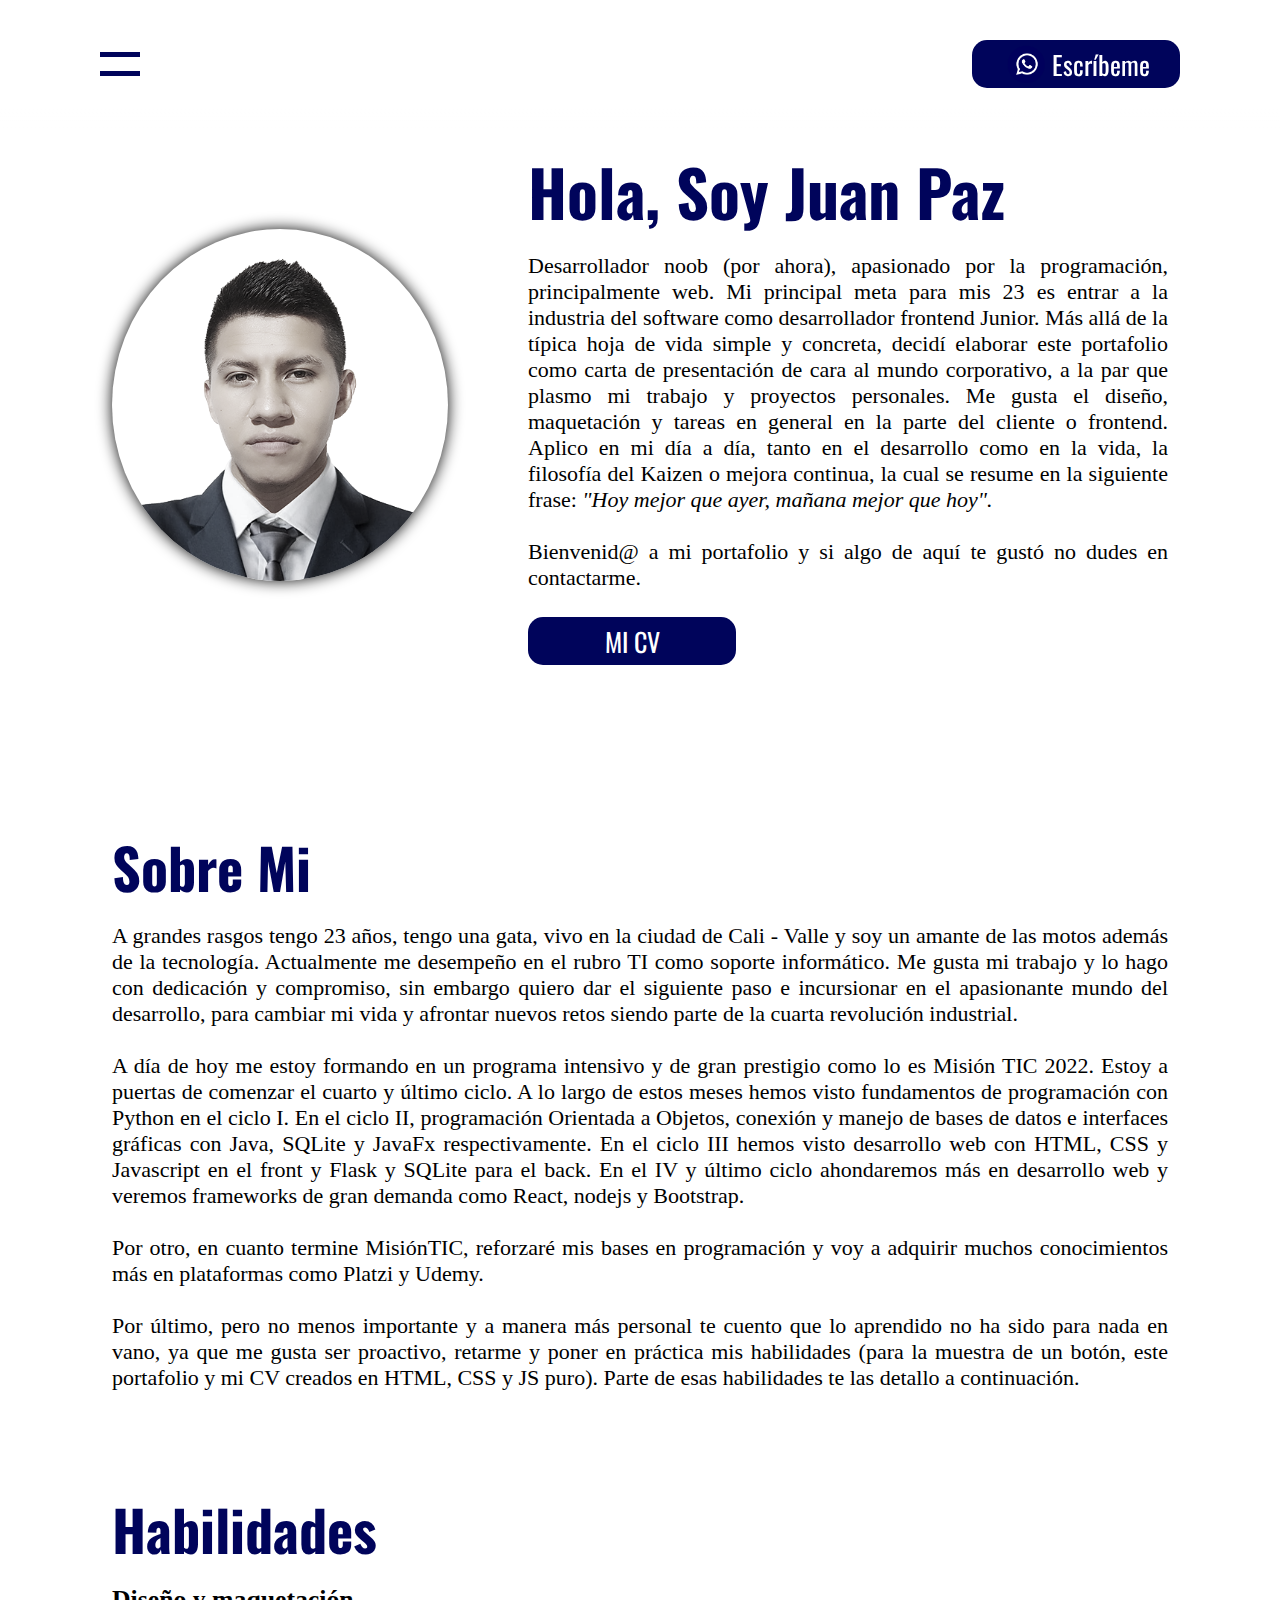
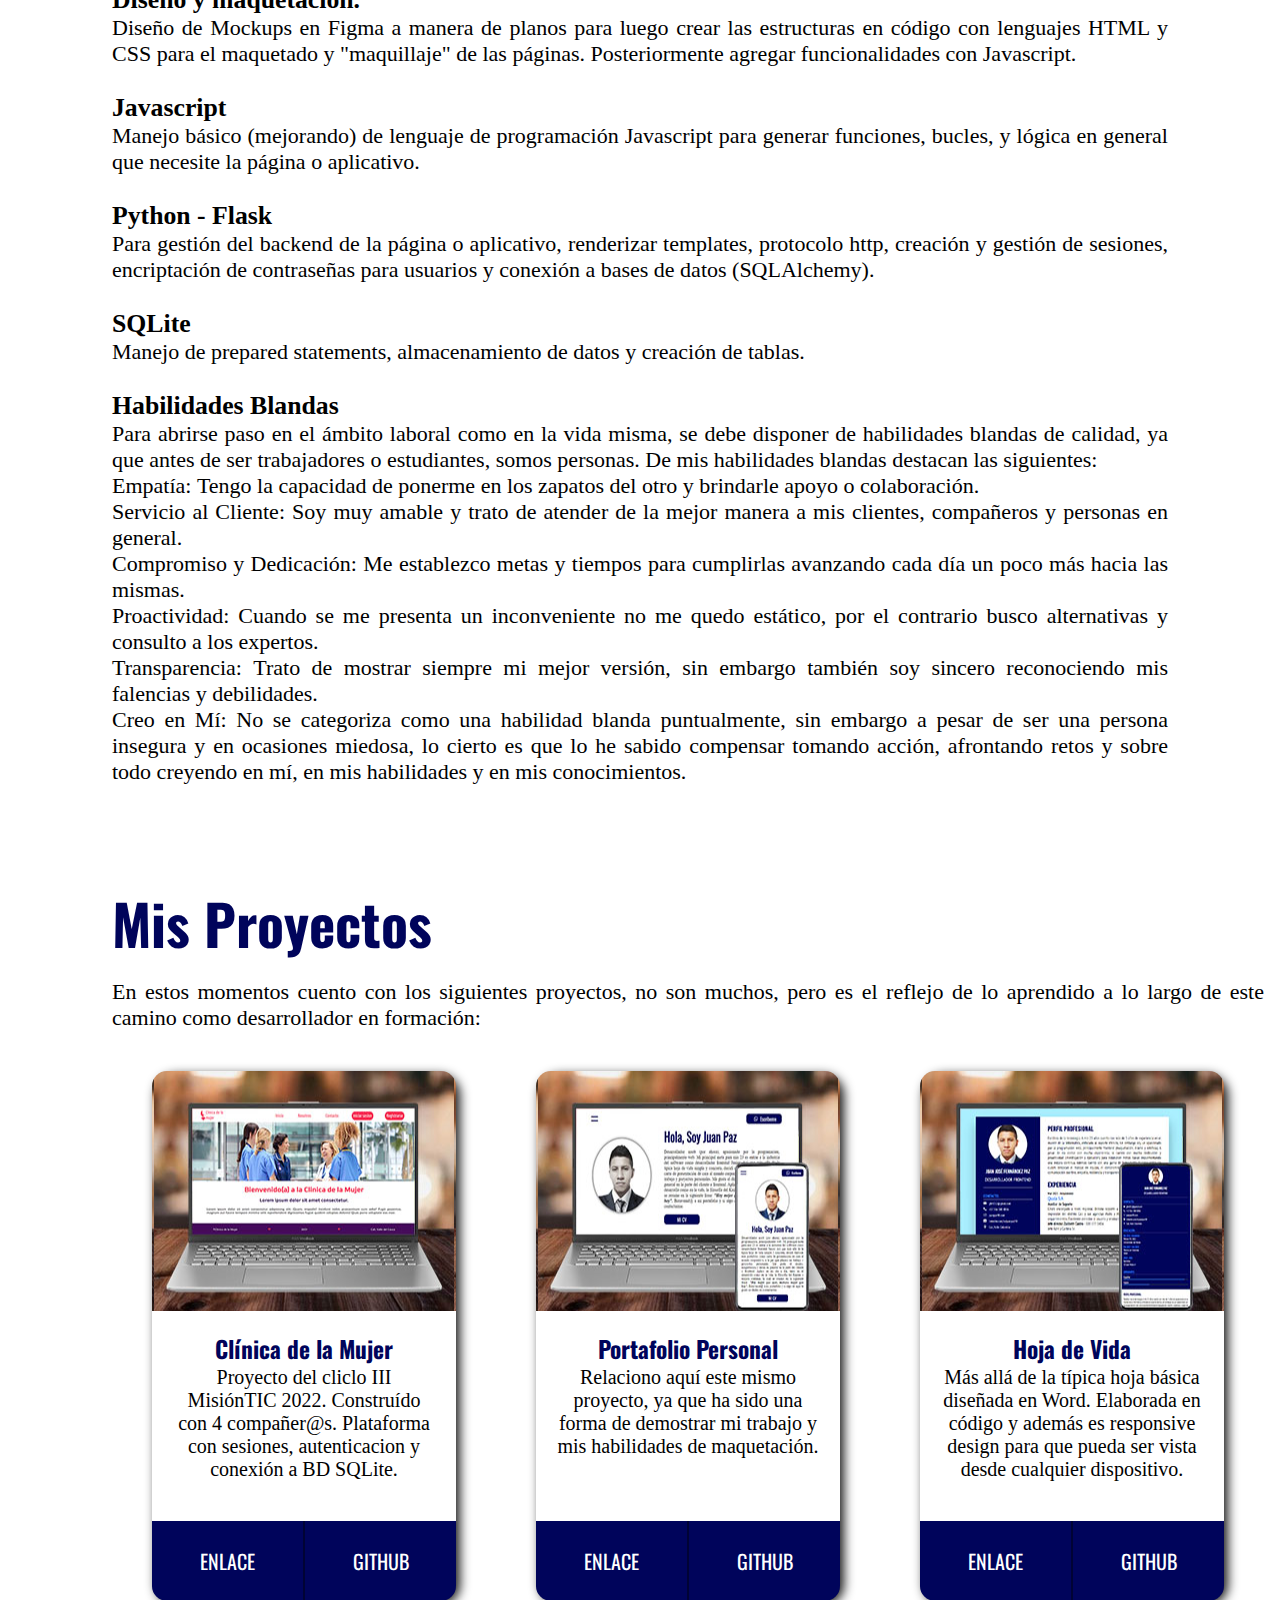
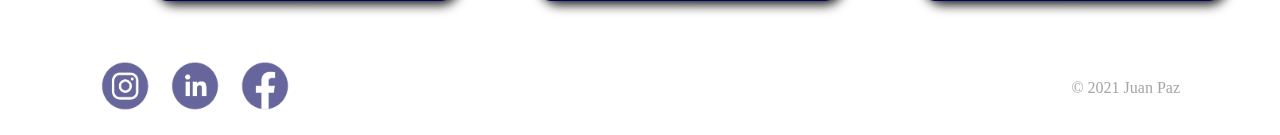
==== index.html @ 05d774c8 "primer commit" ====
<!DOCTYPE html>
<html lang="es">
<head>
    <meta charset="UTF-8">
    <meta http-equiv="X-UA-Compatible" content="IE=edge">
    <meta name="viewport" content="width=device-width, initial-scale=1.0">
    <title>Juan Paz</title>
    <link rel="stylesheet" href="css/style.css">
    <link rel="preconnect" href="https://fonts.googleapis.com">
    <link rel="preconnect" href="https://fonts.gstatic.com" crossorigin>
    <link href="https://fonts.googleapis.com/css2?family=Oswald&display=swap" rel="stylesheet">
    <!-- falta favicon  --> 
</head>
<body>
    <div class="barra_navegacion"> 
        <div class="banner">
            <img class="fondo" src="img/fondo1.jpg" alt="fondo">
        </div>
        <div class="nav-items">
            <ul>
                <li class="home"><a href="#home">Inicio</a></li>
                <li class="about"><a href="#about">Sobre Mi</a></li>
                <li class="skills"><a href="#skills">Habilidades</a></li>
                <li class="projects"><a href="#projects">Proyectos</a></li>
                <!-- <li class="contact"><a href="#contact">Contacto</a></li> -->               
            </ul>
        </div>
    </div>

    <section class="seccion" id="home">
        <div class="contenedor-perfil" >
            <header class="header">
                <div class='boton'></div>
                <a href="https://api.whatsapp.com/send?phone=+573165808886&text=Hola%20Juan,%20v%C3%AD%20tu%20portafolio%20y%20quiero%20saber%20m%C3%A1s%20sobre%20T%C3%AD" class="btn"><img src="img/wap.png" width="50px">Escríbeme</a>      
            </header>
            <div class="foto-perfil">
                <img class="foto" src="img/foto-perfil-2.png" alt="yo-bello">
            </div>
            <div class="perfil-profesional">
                <h2>Hola, Soy Juan Paz</h2>
                <p>                
                    Desarrollador noob (por ahora), apasionado por la programación, principalmente web. Mi principal meta para mis 23 es entrar a la industria del software como desarrollador frontend Junior. Más allá de la típica hoja de vida simple y concreta, decidí elaborar este portafolio como carta de presentación de cara al mundo corporativo, a la par que plasmo mi trabajo y proyectos personales. Me gusta el diseño, maquetación y tareas en general en la parte del cliente o frontend. Aplico en mi día a día, tanto en el desarrollo como en la vida, la filosofía del Kaizen o mejora continua, la cual se resume en la siguiente frase:<b><i> "Hoy mejor que ayer, mañana mejor que hoy". </i></b> </p> <p>Bienvenid@ a mi portafolio y si algo de aquí te gustó no dudes en contactarme.</p>
                <br>
                <a href="cv/curriculum.html" class="btn-cv">MI CV</a>
            </div>
        </div>
        
        
        <div class="sobre_mi" id="about">
            <h2>Sobre Mi</h2>
            <p>A grandes rasgos tengo 23 años, tengo una gata, vivo en la ciudad de Cali - Valle y soy un amante de las motos además de la tecnología. Actualmente me desempeño en el rubro TI como soporte informático. Me gusta mi trabajo y lo hago con dedicación y compromiso, sin embargo quiero dar el siguiente paso e incursionar en el apasionante mundo del desarrollo, para cambiar mi vida y afrontar nuevos retos siendo parte de la cuarta revolución industrial. </p> <br>

            <p>A día de hoy me estoy formando en un programa intensivo y de gran prestigio como lo es Misión TIC 2022. Estoy a puertas de comenzar el cuarto y último ciclo. A lo largo de estos meses hemos visto fundamentos de programación con Python en el ciclo I. En el ciclo II, programación Orientada a Objetos, conexión y manejo de bases de datos e interfaces gráficas con Java, SQLite y JavaFx respectivamente. En el ciclo III hemos visto desarrollo web con HTML, CSS y Javascript en el front y Flask y SQLite para el back. En el IV y último ciclo ahondaremos más en desarrollo web y veremos frameworks de gran demanda como React, nodejs y Bootstrap.</p> <br>

            <p>Por otro, en cuanto termine MisiónTIC, reforzaré mis bases en programación y voy a adquirir muchos conocimientos más en plataformas como Platzi y Udemy. </p> <br>

            <p>Por último, pero no menos importante y a manera más personal te cuento que lo aprendido no ha sido para nada en vano, ya que me gusta ser proactivo, retarme y poner en práctica mis habilidades (para la muestra de un botón, este portafolio y mi CV creados en HTML, CSS y JS puro). Parte de esas habilidades te las detallo a continuación. </p>
        </div>
        <div class="habilidades" id="skills">
            <h2>Habilidades</h2>
            <h3>Diseño y maquetación.</h3>
            <p>Diseño de Mockups en Figma a manera de planos para luego crear las estructuras en código con lenguajes HTML y CSS para el maquetado y "maquillaje" de las páginas. Posteriormente agregar funcionalidades con Javascript.            
            </p> <br>
            <h3>Javascript</h3>
            <p>Manejo básico (mejorando) de lenguaje de programación Javascript para generar funciones, bucles, y lógica en general que necesite la página o aplicativo. </p> <br>
            <h3>Python - Flask</h3>
            <p>Para gestión del backend de la página o aplicativo, renderizar templates, protocolo http, creación y gestión de sesiones, encriptación de contraseñas para usuarios y conexión a bases de datos (SQLAlchemy).</p> <br>
            <h3>SQLite</h3>            
            <p>Manejo de prepared statements, almacenamiento de datos y creación de tablas. </p><br>
            <h3>Habilidades Blandas</h3>            
            <p>Para abrirse paso en el ámbito laboral como en la vida misma, se debe disponer de habilidades blandas de calidad, ya que antes de ser trabajadores o estudiantes, somos personas. De mis habilidades blandas destacan las siguientes:
                <ul>
                    <li><p><b>Empatía: </b> Tengo la capacidad de ponerme en los zapatos del otro y brindarle apoyo o colaboración.</p></li>
                    <li><p><b>Servicio al Cliente: </b>Soy muy amable y trato de atender de la mejor manera a mis clientes, compañeros y personas en general.</p></li>
                    <li><p><b>Compromiso y Dedicación: </b>Me establezco metas y tiempos para cumplirlas avanzando cada día un poco más hacia las mismas.</p></li>
                    <li><p><b>Proactividad: </b>Cuando se me presenta un inconveniente no me quedo estático, por el contrario busco alternativas y consulto a los expertos.</p></li>
                    <li><p><b>Transparencia: </b>Trato de mostrar siempre mi mejor versión, sin embargo también soy sincero reconociendo mis falencias y debilidades.</p></li>
                    <li><p><b>Creo en Mí: </b>No se categoriza como una habilidad blanda puntualmente, sin embargo a pesar de ser una persona insegura y en ocasiones miedosa, lo cierto es que lo he sabido compensar tomando acción, afrontando retos y sobre todo creyendo en mí, en mis habilidades y en mis conocimientos.</p> </li>
                </ul>

            </p>
            

        </div>
        <div class="proyectos" id="projects">   
            <h2>Mis Proyectos</h2>         
            <p>En estos momentos cuento con los siguientes proyectos, no son muchos, pero es el reflejo de lo aprendido a lo largo de este camino como desarrollador en formación: </p>
            <div class="contenedor-proyectos">
                <div class="carta">
                    <div class="imagen-carta-uno"></div>
                    <div class="texto-carta">
                        <h3>Clínica de la Mujer</h3>
                        <p>Proyecto del cliclo III MisiónTIC 2022. Construído con 4 compañer@s. Plataforma con sesiones, autenticacion y conexión a BD SQLite.</p>
                    </div>
                    <div class="botones-carta">                     
                        <a href="http://jpaz.pythonanywhere.com" class="enlace"><div>enlace</div></a>
                        <a href="https://github.com/juanpaz98" class="codigo"><div>Github</div></a>
                    </div>
                </div>
                <div class="carta">
                    <div class="imagen-carta-dos"></div>
                    <div class="texto-carta">
                        <h3>Portafolio Personal</h3>
                        <p>Relaciono aquí este mismo proyecto, ya que ha sido una forma de demostrar mi trabajo y mis habilidades de maquetación.</p>
                    </div>
                    <div class="botones-carta">                                                  
                        <a href="https://juanpaz98.com" class="enlace"><div>enlace</div></a>
                        <a href="https://github.com/juanpaz98" class="codigo"><div>Github</div></a>                     
                    </div>
                </div>
                <div class="carta">
                    <div class="imagen-carta-tres"></div>
                    <div class="texto-carta">
                        <h3>Hoja de Vida</h3>
                        <p>Más allá de la típica hoja básica diseñada en Word. Elaborada en código y además es responsive design para que pueda ser vista desde cualquier dispositivo.</p>
                    </div>
                    <div class="botones-carta">                                                 
                        <a href="http://jpaz.pythonanywhere.com" class="enlace"><div>enlace</div></a>
                        <a href="https://github.com/juanpaz98" class="codigo"><div>Github</div></a>                 
                    </div>
                </div>
            </div>
        </div>
        <!-- <div class="contacto" id="contact">   
            <h2>Contacto</h2> 
                <form method="POST" class="formulario-contacto" id="contact-form">
                    <input type="text" class="campo" value="" id="nombre" placeholder="Nombre">
                    <input type="text" class="campo" value="" id="correo" placeholder="Correo">
                    <textarea class="campo-mensaje" name="mensaje" id="mensaje" placeholder="Tu Mensaje"></textarea>
                    
                </form>
                    <button>ENVIAR</button>
            </div> -->
    </section>

    <footer class ="foot">
        <ul class="iconos-redes">
            <li><a href="https://www.instagram.com/juanpaznk/?hl=es-la"><img src="img/instagram.png" alt="Instagram" width="50px"></a></li>
            <li><a href="https://www.linkedin.com/in/juanpaz98"><img src="img/linkedin.png" alt="LinkedIn" width="50px"></a></li>
            <li><a href="https://www.facebook.com/juanjose.fernandezpaz"><img src="img/facebook.png" alt="Facebook" width="50px"></a></li>
            </ul>
        <p class="copyright">&copy; 2021 Juan Paz</p>
    </footer>
    <script>
        let btnMenu= document.querySelector('.boton');
        let barNavegacion = document.querySelector('.barra_navegacion');
        let seccion = document.querySelector('.seccion');
        let espacioHeader = document.querySelector('.header');
        let foot = document.querySelector('.foot')
        let homeClick = document.querySelector(".home")
        let aboutClick = document.querySelector(".about")
        let skillsClick = document.querySelector(".skills")
        let projectsClick = document.querySelector(".projects")
        let contactClick = document.querySelector(".contact")

        btnMenu.onclick= function(){
            btnMenu.classList.toggle('active');
            barNavegacion.classList.toggle('active');
            seccion.classList.toggle('active');
            espacioHeader.classList.toggle('active');
            foot.classList.toggle('active');
            
        }
        homeClick.onclick = function(){
            btnMenu.classList.toggle('active');
            barNavegacion.classList.toggle('active');
            seccion.classList.toggle('active');
            espacioHeader.classList.toggle('active')
            foot.classList.toggle('active');
        }
        aboutClick.onclick = function(){
            btnMenu.classList.toggle('active');
            barNavegacion.classList.toggle('active');
            seccion.classList.toggle('active');
            espacioHeader.classList.toggle('active')
            foot.classList.toggle('active');
        }
        skillsClick.onclick = function(){
            btnMenu.classList.toggle('active');
            barNavegacion.classList.toggle('active');
            seccion.classList.toggle('active');
            espacioHeader.classList.toggle('active')
            foot.classList.toggle('active');
        }
        projectsClick.onclick = function(){
            btnMenu.classList.toggle('active');
            barNavegacion.classList.toggle('active');
            seccion.classList.toggle('active');
            espacioHeader.classList.toggle('active')
            foot.classList.toggle('active');
        }
       
    </script>
            
        
</body>
</html>
---- css/style.css ----
*{
    margin: 0;
    padding: 0;
    box-sizing: border-box;
}
html{
    scroll-behavior: smooth;
    overflow-y: scroll;
}
body{
    overflow-x: hidden;
}
body::-webkit-scrollbar{
    width: 7px;
    background: white;
    opacity: 0.1;
}
body::-webkit-scrollbar-thumb{
    background-color: #00045B;
    border-radius: 5px;
}
p{
    font-weight: 300;
}

.barra_navegacion{
    position: fixed;
    top: 0;
    left: -100%;
    width: 100%;
    height: 100vh;
    display: flex;
    background-color: #00045B;
    justify-content: center;
    align-items: center;
    transition: .5s;
}
.barra_navegacion.active{
    left: 0;
}

.nav-items{
    font-family: 'Oswald', sans-serif;
}
.banner{
    position: relative;
    width: 75%;
    height: 100%;
}
.fondo{
    top: 0;
    left: 0;
    width: 100%;
    height: 100%;
    object-fit: cover;
}
.nav-items{
    position: relative;
    width: 50%;
    height: 100%;
    display: flex;
    align-items: center;
}
.nav-items ul{
    position: relative;
    width: 100%;
}
.nav-items ul li{
    position: relative;
    list-style: none;
    
}
.nav-items ul li a{
    font-size: 3em;
    font-weight: 500;
    color: rgb(199, 199, 199);
    text-decoration: none;
    margin: 5px 0;
    margin-left: 100px;
    display: inline-block;
    letter-spacing: 1px;
    text-transform: uppercase;
}
.nav-items ul li a:hover{
    color: white;
	font-weight: bold;
}


.seccion{
    position: relative;
    left: 0;
    width: 100%;
    min-height: 100vh;    
    padding: 7rem 7rem;
    padding-bottom: 0;
    display: flex;   
    flex-wrap: wrap;
    justify-content: space-between;
    align-items: center;
    transition: .5s;
}

.seccion.active{
    left: 100%;
}

.seccion.active .header{
    position: fixed;
    top: 0;
    left: 98%;
    transition: .5s;
    background: transparent;
}
.boton.active::after{
    background-color: white;
}
.boton.active::before{
    background-color: white;
}
.header{
    position: fixed;
    top: 0;
    left: 0;
    width: 100%;
    padding: 40px 100px;
    display:flex;
    justify-content: space-between;
    align-items: center;
    transition: .5s;
    background: linear-gradient(to top, rgba(255, 255, 255, 0), rgba(255, 255, 255 , 1 ) 15%);
    z-index: 1;
}
.boton{
    position: relative;
    left: 0;
    width: 40px;
    height: 40px;
    display: flex;
    justify-content: center;
    align-items: center;
    cursor: pointer;
    transition: 0.5s;
}
.boton::before {
    position: absolute;
    content: " ";
    width: 40px;
    height: 5px;
    background: #00045B;
    transform: translateY(-6px);
    transition: 0.5s;
    margin-bottom: 7px;
}
.boton::after {
    position: absolute;
    content: " ";
    width: 40px;
    height: 5px;
    background: #00045B;
    transform: translateY(6px) ;
    transition: 0.5s;
    margin-top: 7px;
}
.boton.active::before {
    transform: translateY(0px) rotate(45deg);
    left: -200px;
    margin-bottom: 0;
}
.boton.active::after {
    transform: translateY(0px) rotate(-45deg);
    left: -200px;
    margin-top: 0;
}
.btn{
    position: relative;
    background: #00045B;
    display: flex;
    justify-content: center;
    align-items: center;
    width: 13rem;
    height: 3rem;
    color: white;
    text-decoration: none;
    font-family: 'Oswald', sans-serif;
    font-size: 26px;
    border-radius: 15px;
}
.btn-cv{
    position: relative;
    background: #00045B;
    display: flex;
    justify-content: center;
    align-items: center;
    width: 13rem;
    height: 3rem;
    color: white;
    text-decoration: none;
    font-family: 'Oswald', sans-serif;
    font-size: 26px;
    border-radius: 15px;
}
.btn:hover{
    font-weight: bold;
    font-size: 25px
}
.contenedor-perfil{
    position: relative;
    display:flex;
    margin-bottom:4rem;
    padding-top: 2rem;
    align-items: center;
}
.seccion .contenedor-perfil .foto-perfil{
    position: relative;
    background-size: cover;
    min-width: 21rem;
    height: 22rem;
    border-radius: 50%;
    overflow: hidden;
    padding-left: 30px;;
    box-shadow: 0px 0px 15px #090909;
    filter:grayscale(80%)
}
.contenedor-perfil .foto-perfil:hover{
    filter:none;
    box-shadow: 0px 0px 15px #0009b5;
    transition: .5s;
}
.foto-perfil img{
    position: absolute;
    height: 22.5rem;
    width: 17.2rem;
}
.foto-perfil img:hover{
    height: 23.5rem;
    width: 18rem;
    bottom: 0;
    transition: 1s;
}

.foto-perfil img:not(:hover){
    height: 22.5rem;
    width: 17.2rem;
    bottom: 0;
    transition: 1s;
}

.perfil-profesional h2{
    margin-bottom: 15px;
    font-family: 'Oswald', sans-serif;
    font-size: 4rem;
    color: #00045B;
}
.perfil-profesional{
    position: relative;
    margin-left: 5rem;
    font-size: 22px;
    text-align: justify;
}
h2{
    margin-bottom: 15px;
    font-family: 'Oswald', sans-serif;
    font-size: 3.5rem;
    color: #00045B;
}
.sobre_mi{
    position: relative;
    font-size: 22px;
    text-align: justify;
    padding-top: 6rem;
}
.habilidades{
    width: 100%;
    left: 0;
    position: relative;
    font-size: 22px;
    text-align: justify;
    padding-top: 6rem;
}
.habilidades ul li{
    list-style: none;
}
.proyectos{
    position: relative;
    font-size: 22px;
    text-align: justify;
    padding-top: 6rem;
}
.contenedor-proyectos{
    display: flex;
    overflow: hidden;
    justify-content: center;
}
.carta{
    display: grid;
    grid-template-columns: 19rem;
    grid-template-rows: 240px 210px 80px;
    grid-template-areas: "imagen-carta" "texto-carta" "botones-carta";
    font-size: 20px;
    border-radius: 20px;
    background-color: white;
    box-shadow: 4px 4px 11px rgba(0,0,0,0.9);
    text-align: center;
    margin: 40px;
    transition: .5s;
}
.imagen-carta-uno{
    grid-area: imagen-carta;/* 
    background: url("/img/clinica-mujer.png"); */
    background: url("../img/clinica-mujer.jpg");
    border-top-left-radius: 15px;
    border-top-right-radius: 15px;
    background-position: center;
}
.imagen-carta-dos{
    grid-area: imagen-carta;/* 
    background: url("/img/clinica-mujer.png"); */
    background: url("../img/portafolio.jpg");
    border-top-left-radius: 15px;
    border-top-right-radius: 15px;
    background-position: center;
}
.imagen-carta-tres{
    grid-area: imagen-carta;/* 
    background: url("/img/clinica-mujer.png"); */
    background: url("../img/hv.jpg");
    border-top-left-radius: 15px;
    border-top-right-radius: 15px;
    background-position: center;
}
.texto-carta{
    grid-area: texto-carta;
    margin: 20px;
}
.texto-carta h3{
    color: #00045B;
    font-family: "Oswald";
}
.botones-carta{
    grid-area: botones-carta;
    display: grid;
    grid-template-columns: 1fr 1fr;
    grid-template-rows: 1fr;
    border-bottom-left-radius: 15px;
    border-bottom-right-radius: 15px;
    background-color: #00045B;
}
.botones-carta .enlace{
    width: 100%;
    display: flex;
    align-items: center;
    justify-content: center;
    text-decoration: none;
    color: white;
    text-transform: uppercase;
    border-right: #000335 solid 1px;
    font-family: "Oswald";
}
.botones-carta .codigo{
    display: flex;
    align-items: center;
    justify-content: center;
    text-decoration: none;
    color: white;
    text-transform: uppercase;
    border-left: #000335 solid 1px;
    font-family: "oswald";
}
.carta:hover{
    transform: scale(1.1);
}

/* .contacto {
    position: relative;
    display:flex;
    flex-wrap: wrap;
    margin-left: auto;
    margin-right: auto;
    width: 40rem;   
    padding-top: 6rem;
}
.contacto h2{
    width: 100%;
    text-align: center;
    
}
.contacto .formulario-contacto{
    width: 100%;
    width: 40rem;
    height: 24rem;
    margin: 0 auto;
    display: flex;
    flex-direction: column;
    justify-content: center;
    align-items: center;
    background-color: #00045B;
    box-shadow: 0px 0px 20px black;
    border-radius: 25px;
}
.contacto .formulario-contacto .campo{
    width: 80%;
    height: 2.5rem;
    margin: .5rem;
    border-radius: 15px;
    border:none;
    text-align: center;
    opacity: .9;
    font-size:20px;
}
.contacto .formulario-contacto .campo-mensaje{
    width: 80%;
    height: 9rem;
    margin: .5rem;
    border-radius: 15px;
    opacity: .9;
    resize: none;
    padding: .5rem;
    font-size:20px;
}
.contacto .formulario-contacto .enviar{
    width: 80%;
    height: 2.5rem;
    margin-top: .5rem;    
    border-radius: 10px;
    font-size: 22px;
    font-family: 'Oswald', sans-serif;
    color:#00045B;
    border:none;
}
.contacto .formulario-contacto .enviar:hover{
    cursor: pointer;
    font-weight: bold;
    border:none;
} */
.foot{
    position: relative;
    display:flex;
    left: 0;
    padding: 20px 100px;
    bottom: 0;
    width: 100%;
    display: flex;
    justify-content: space-between;
    align-items: center;
}
.foot.active{
    left: 100%;
}
.iconos-redes{
    position: relative;
    display: flex;
    align-items: center;
    list-style: none;
}

.iconos-redes li{
    margin-right:20px;
    opacity: 0.6
}
.iconos-redes li:hover{
    opacity: 1
}
.copyright{
    color:gray;
    opacity: .7;
}

/*responsive*/

@media (max-width: 991px)
{
    p{
        font-size: calc(1em + 1vw) 
    }
    .seccion{
        flex-direction: column;
        padding: 40px;
        justify-content: center;
    }
    .header{
        padding: 40px 40px;
    }
    .contenedor-perfil{
        flex-direction: column;
        justify-content: center;
        margin-top: 2.6rem;
        
    }
    .seccion .contenedor-perfil .foto-perfil{
        width: 21rem;
        margin-left: auto;
        margin-right: auto;
        filter: none;
        margin-bottom: 2rem;
        margin-top: 1.5rem;
    }
    .contenedor-perfil .perfil-profesional{
        margin: 0
    }
    .banner{
        width: 0;
    }

    .nav-items ul li{
        margin-bottom: 4rem;
        text-align: center;

    }
    .nav-items ul li a{
        font-size: 4em;
        margin-left: 0;
        color: white;
    }
    .btn{
        
        background: #00045B;
        width: 14rem;
        height: 4rem;
        color: white;
    }
    .btn img{
        width: 5rem;
        margin:0;
    }
    .boton::before {
        width: 60px;
        height: 6px;
        margin-bottom: 10px;
    }
    .boton::after {
        width: 60px;
        height: 6px;
        margin-top: 10px;
    }
    .boton.active::before {
        transform: translateY(0px) rotate(45deg);        
        left: -150px;
        margin-bottom: 0;
    }
    .boton.active::after {
        transform: translateY(0px) rotate(-45deg);       
        left: -150px;
        margin-top: 0;
    }
    .perfil-profesional{
        text-align: justify; 
    }
    .perfil-profesional h2{
        text-align: center;
        font-size: 4rem;
    }
    .btn-cv{
        width: 20rem;
        height: 4rem;
        margin-left: auto;
        margin-right: auto;
        font-size: 36px;
    }
    h2{
        text-align: center;
        font-size: 5rem;
    }
    .sobre_mi{
        padding-top: 7rem;
    }
    .habilidades{
        padding-top: 7rem;
    }
    .habilidades ul li{
        list-style: none;
    }
    .proyectos{
        padding-top: 7rem;
    }
    .contenedor-proyectos{
        flex-direction: column;
    }
    .carta{
        grid-template-columns: 1fr;
        grid-template-rows: 500px 210px 200px;
    }
    .texto-carta h3{
        font-size: 2em;
    }
    .imagen-carta-uno{
        background-size: cover;
        background-position-y: center;
    }
    .imagen-carta-dos{
        background-size: cover;
        background-position-y: center;
    }
    .imagen-carta-tres{
        background-size: cover;
        background-position-y: center;
    }
    .botones-carta{
        grid-template-columns: 1fr;        
    }
    .botones-carta .enlace{
        grid-template-columns: 1fr;
        height: 100px;
        font-size: 2.5em;
        border-bottom: 1px solid #000335;
    }
    .botones-carta .codigo{
        height: 100px;
        font-size: 2.5em;
        border-top: 1px solid #000335;
    }
/*     .contacto h2{
        width: 100%;
        text-align: center;
    }
    
    .contacto .formulario-contacto{
        height: 44rem;
    }
    .contacto .formulario-contacto .campo {
        width: 85%;
        height: 5.5rem;
        margin-bottom: 1rem;
        font-size: 2rem;
    }
    .contacto .formulario-contacto .campo-mensaje{
        height: 20rem;
        width: 85%;
        font-size: 2rem;
    }
    .contacto .formulario-contacto .enviar {
        width: 85%;
        height: 3.5rem;
        font-size: 34px;
    } */
}
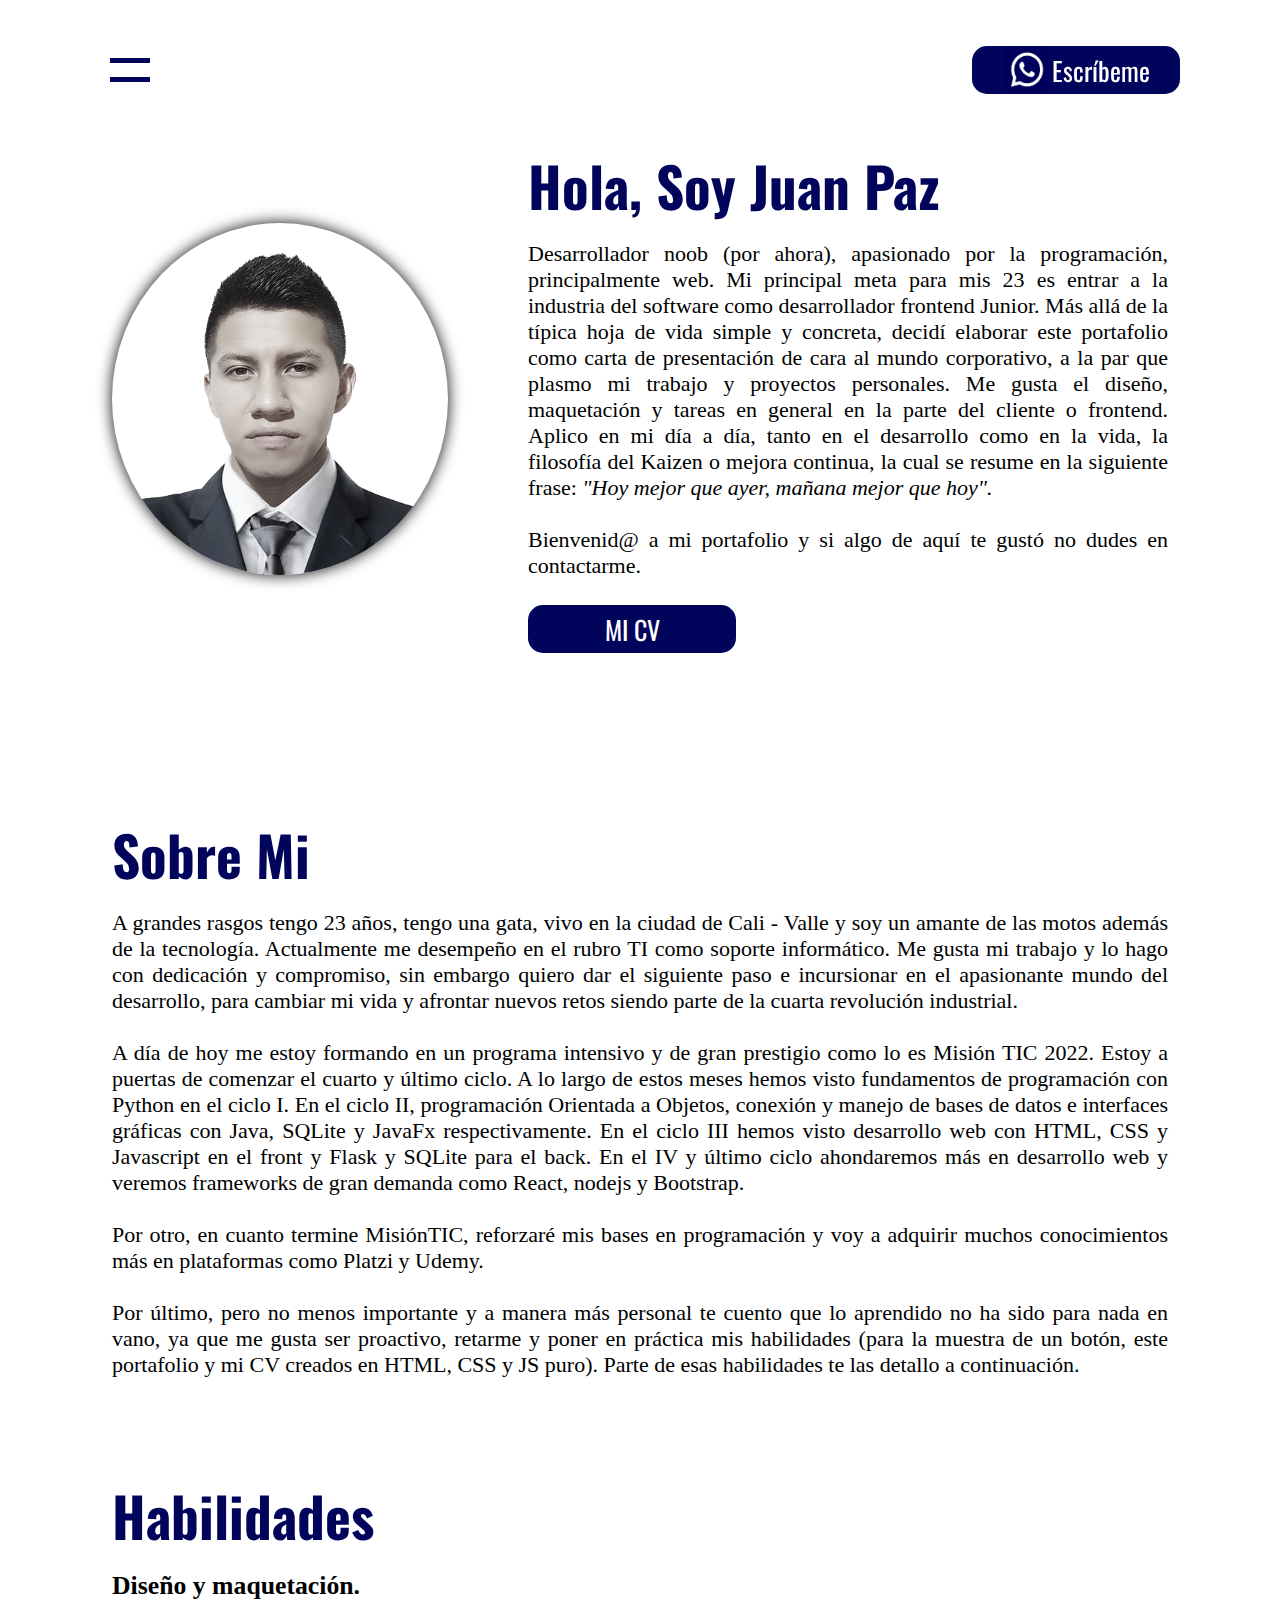
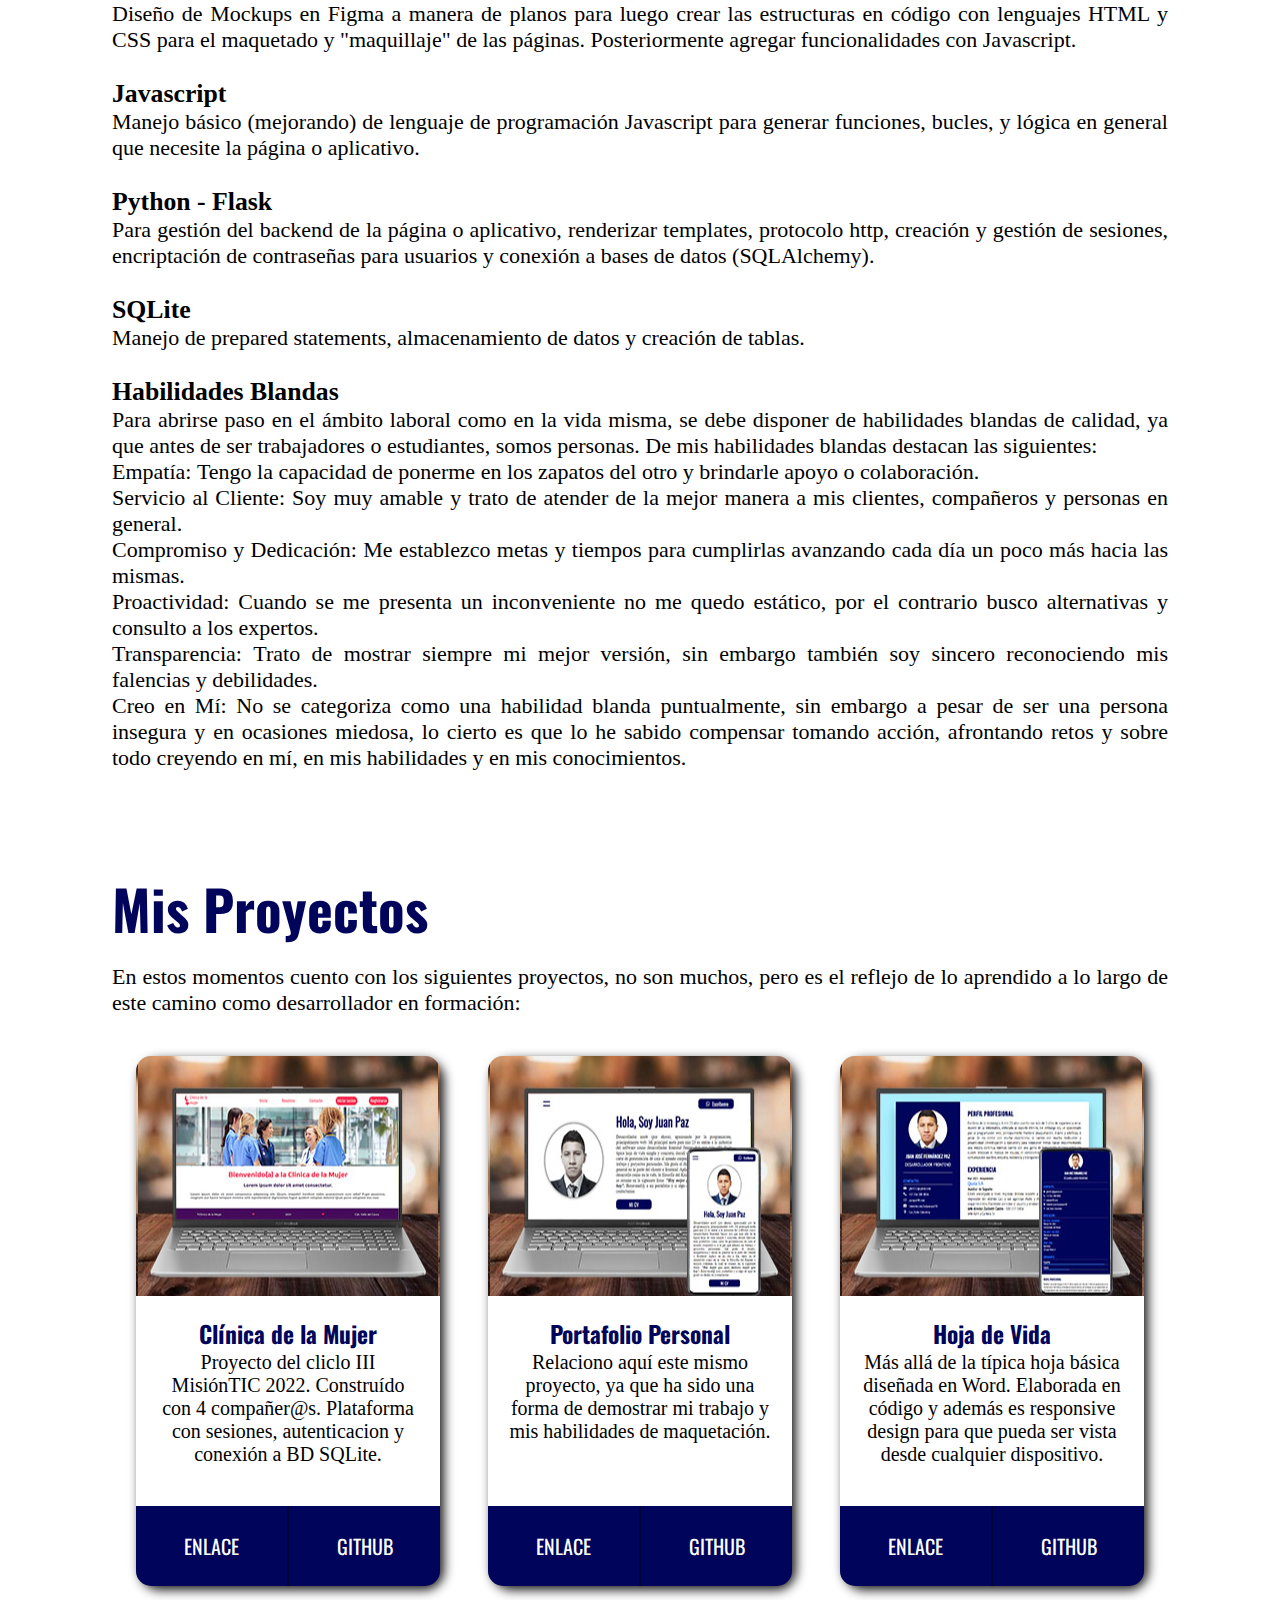
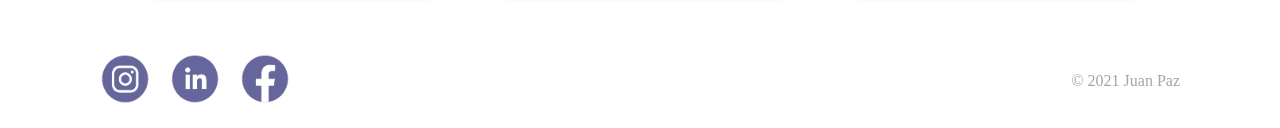
==== commit b0267fd8: "modificacion responsive" ====
--- a/index.html
+++ b/index.html
@@ -31,7 +31,7 @@
         <div class="contenedor-perfil" >
             <header class="header">
                 <div class='boton'></div>
-                <a href="https://api.whatsapp.com/send?phone=+573165808886&text=Hola%20Juan,%20v%C3%AD%20tu%20portafolio%20y%20quiero%20saber%20m%C3%A1s%20sobre%20T%C3%AD" class="btn"><img src="img/wap.png" width="50px">Escríbeme</a>      
+                <a href="https://api.whatsapp.com/send?phone=+573165808886&text=Hola%20Juan,%20v%C3%AD%20tu%20portafolio%20y%20quiero%20saber%20m%C3%A1s%20sobre%20T%C3%AD" class="btn"><img src="img/wap.png" width="50px"> <h4>Escríbeme</h4></a>      
             </header>
             <div class="foto-perfil">
                 <img class="foto" src="img/foto-perfil-2.png" alt="yo-bello">
@@ -94,7 +94,7 @@
                     </div>
                     <div class="botones-carta">                     
                         <a href="http://jpaz.pythonanywhere.com" class="enlace"><div>enlace</div></a>
-                        <a href="https://github.com/juanpaz98" class="codigo"><div>Github</div></a>
+                        <a href="https://github.com/JuanPaz98/clinica-mujer" class="codigo"><div>Github</div></a>
                     </div>
                 </div>
                 <div class="carta">
@@ -105,7 +105,7 @@
                     </div>
                     <div class="botones-carta">                                                  
                         <a href="https://juanpaz98.com" class="enlace"><div>enlace</div></a>
-                        <a href="https://github.com/juanpaz98" class="codigo"><div>Github</div></a>                     
+                        <a href="https://github.com/JuanPaz98/portafolio" class="codigo"><div>Github</div></a>                     
                     </div>
                 </div>
                 <div class="carta">
@@ -116,7 +116,7 @@
                     </div>
                     <div class="botones-carta">                                                 
                         <a href="http://jpaz.pythonanywhere.com" class="enlace"><div>enlace</div></a>
-                        <a href="https://github.com/juanpaz98" class="codigo"><div>Github</div></a>                 
+                        <a href="https://github.com/JuanPaz98/curriculum" class="codigo"><div>Github</div></a>                 
                     </div>
                 </div>
             </div>
--- a/css/style.css
+++ b/css/style.css
@@ -134,8 +134,8 @@
 .boton{
     position: relative;
     left: 0;
-    width: 40px;
-    height: 40px;
+    width: 60px;
+    height: 60px;
     display: flex;
     justify-content: center;
     align-items: center;
@@ -182,9 +182,12 @@
     height: 3rem;
     color: white;
     text-decoration: none;
+    border-radius: 15px;
+}
+.btn h4{
     font-family: 'Oswald', sans-serif;
     font-size: 26px;
-    border-radius: 15px;
+    font-weight: normal;
 }
 .btn-cv{
     position: relative;
@@ -249,7 +252,7 @@
 .perfil-profesional h2{
     margin-bottom: 15px;
     font-family: 'Oswald', sans-serif;
-    font-size: 4rem;
+    font-size: 2.5em;
     color: #00045B;
 }
 .perfil-profesional{
@@ -261,7 +264,7 @@
 h2{
     margin-bottom: 15px;
     font-family: 'Oswald', sans-serif;
-    font-size: 3.5rem;
+    font-size: 2.5em;
     color: #00045B;
 }
 .sobre_mi{
@@ -290,7 +293,9 @@
 .contenedor-proyectos{
     display: flex;
     overflow: hidden;
-    justify-content: center;
+    justify-content: space-around;
+    flex-wrap: wrap;
+    padding-bottom: 3rem;
 }
 .carta{
     display: grid;
@@ -302,8 +307,8 @@
     background-color: white;
     box-shadow: 4px 4px 11px rgba(0,0,0,0.9);
     text-align: center;
-    margin: 40px;
     transition: .5s;
+    margin-top: 40px;
 }
 .imagen-carta-uno{
     grid-area: imagen-carta;/* 
@@ -466,9 +471,130 @@
     opacity: .7;
 }
 
-/*responsive*/
-
-@media (max-width: 991px)
+
+@media (max-width: 900px){
+    p{
+        font-size: calc(1em + 1vw) 
+    }
+    .header{
+        padding: 40px 50px;
+    }
+    .nav-items{
+        width: auto;
+    }
+    .banner{
+        width: 0;
+    }
+    .nav-items ul {
+        width: none;
+    }
+    .nav-items{
+        width: auto;
+    }
+
+    .nav-items ul li{
+        margin-bottom: 4rem;
+        text-align: center;
+
+    }
+    .nav-items ul li a{
+        font-size: 4em;
+        margin-left: 0;
+        color: white;
+    }
+    .contenedor-perfil{
+        flex-direction: column;
+        justify-content: center;
+        margin-top: 2.6rem;
+        margin-bottom: 0;        
+    }
+    .seccion {
+        padding: 4rem 4rem;
+    }
+    .seccion .contenedor-perfil .foto-perfil {
+        width: 21rem;
+        margin-left: auto;
+        margin-right: auto;
+        filter: none;
+        margin-bottom: 2rem;
+        margin-top: 1.5rem;
+    }
+    .boton.active::before {
+        transform: translateY(0px) rotate(45deg);        
+        left: -150px;
+        margin-bottom: 0;
+    }
+    .boton.active::after {
+        transform: translateY(0px) rotate(-45deg);       
+        left: -150px;
+        margin-top: 0;
+    }
+    .perfil-profesional {
+        margin-left: 0;
+    }
+    .perfil-profesional h2 {
+        text-align: center;
+    }
+    .btn-cv {
+    margin: auto;
+    }
+    h2 {
+        text-align: center;
+    }
+    .proyectos{
+        padding-top: 7rem;
+    }
+    .contenedor-proyectos{
+        flex-direction: column;
+        overflow: visible;
+    }
+    .carta{
+        grid-template-columns: 1fr;
+        grid-template-rows: 500px 250px 160px;
+        margin: 0;
+        margin-bottom: 30px;
+        margin-top: 30px;
+    }
+    .texto-carta h3{
+        font-size: 2em;
+    }
+    .imagen-carta-uno{
+        background-size: cover;
+        background-position-y: center;
+    }
+    .imagen-carta-dos{
+        background-size: cover;
+        background-position-y: center;
+    }
+    .imagen-carta-tres{
+        background-size: cover;
+        background-position-y: center;
+    }
+    .botones-carta{
+        grid-template-columns: 1fr;        
+    }
+    .botones-carta .enlace{
+        grid-template-columns: 1fr;
+        height: 80px;
+        font-size: 1.5em;
+        border-bottom: 1px solid #000335;
+        border-right: none;
+    }
+    .botones-carta .codigo{
+        height: 80px;
+        font-size: 1.5em;
+        border-top: 1px solid #000335;
+        border-left: none;
+    }
+    .carta:hover{
+        transform: none;
+    }
+}
+
+
+/*responsive moviles grandes*/
+
+@media (max-width: 550px)
 {
     p{
         font-size: calc(1em + 1vw) 
@@ -485,6 +611,7 @@
         flex-direction: column;
         justify-content: center;
         margin-top: 2.6rem;
+        margin-bottom: 0;
         
     }
     .seccion .contenedor-perfil .foto-perfil{
@@ -501,6 +628,12 @@
     .banner{
         width: 0;
     }
+    .nav-items ul {
+        width: none;
+    }
+    .nav-items{
+        width: auto;
+    }
 
     .nav-items ul li{
         margin-bottom: 4rem;
@@ -512,25 +645,28 @@
         margin-left: 0;
         color: white;
     }
-    .btn{
-        
+    .btn {
         background: #00045B;
-        width: 14rem;
+        width: 0;
         height: 4rem;
         color: white;
     }
+    .btn h4{
+        display: none;
+    }
     .btn img{
-        width: 5rem;
+        width: 4rem;
         margin:0;
+        margin-right: 4.5rem;
     }
     .boton::before {
-        width: 60px;
-        height: 6px;
+        width: 40px;
+        height: 4px;
         margin-bottom: 10px;
     }
     .boton::after {
-        width: 60px;
-        height: 6px;
+        width: 40px;
+        height: 4px;
         margin-top: 10px;
     }
     .boton.active::before {
@@ -548,7 +684,7 @@
     }
     .perfil-profesional h2{
         text-align: center;
-        font-size: 4rem;
+        font-size: 2.5em;
     }
     .btn-cv{
         width: 20rem;
@@ -559,7 +695,6 @@
     }
     h2{
         text-align: center;
-        font-size: 5rem;
     }
     .sobre_mi{
         padding-top: 7rem;
@@ -575,10 +710,14 @@
     }
     .contenedor-proyectos{
         flex-direction: column;
+        overflow: visible;
     }
     .carta{
         grid-template-columns: 1fr;
-        grid-template-rows: 500px 210px 200px;
+        grid-template-rows: 370px 250px 120px;
+        margin: 0;
+        margin-bottom: 30px;
+        margin-top: 30px;
     }
     .texto-carta h3{
         font-size: 2em;
@@ -600,14 +739,19 @@
     }
     .botones-carta .enlace{
         grid-template-columns: 1fr;
-        height: 100px;
-        font-size: 2.5em;
+        height: 60px;
+        font-size: 1.5em;
         border-bottom: 1px solid #000335;
+        border-right: none;
     }
     .botones-carta .codigo{
-        height: 100px;
-        font-size: 2.5em;
+        height: 60px;
+        font-size: 1.5em;
         border-top: 1px solid #000335;
+        border-left: none;
+    }
+    .carta:hover{
+        transform: none;
     }
 /*     .contacto h2{
         width: 100%;
@@ -633,4 +777,102 @@
         height: 3.5rem;
         font-size: 34px;
     } */
+    .foot {
+        padding: 22px 100px;
+        display: flex;
+        justify-content: space-around;
+        flex-direction: column;
+    }
+    .copyright {
+        margin-top: 25px;
+    }
+}
+
+/* responsive moviles pequeños */
+
+@media (max-width: 380px){
+    .banner {
+        width: 0;
+    }
+    .nav-items ul li {
+        margin-bottom: 2rem;
+        text-align: center;
+    }
+    .nav-items ul li a {
+        font-size: 3em;
+        margin-left: 0;
+        color: white;
+    }
+    .boton.active::before {
+        transform: translateY(0px) rotate(45deg);
+        left: -120px;
+    }
+    .boton.active::after {
+        transform: translateY(0px) rotate(-45deg);
+        left: -120px;
+    }
+
+    .seccion {
+        padding: 20px;
+    }
+    .header {
+        padding: 20px 30px;
+    }
+
+    .seccion .contenedor-perfil .foto-perfil {
+        width: 17rem;
+        min-width: 17rem;
+        height: 17rem;
+        padding-left: 17px;
+    }
+    .foto-perfil img:not(:hover) {
+        height: 17.5rem;
+        width: 14.5rem;
+    }
+    .foto-perfil img:hover {
+        display: none;
+    }
+    .perfil-profesional h2 {
+        font-size: 2em;
+    }
+    .contenedor-perfil {
+        margin-top: 1.3rem;
+        margin-bottom: 0;        
+    }
+    .sobre_mi {
+        padding-top: 4.5rem;
+    }
+    h2 {
+        font-size: 2em;
+    }
+    .habilidades {
+        padding-top: 4.5rem;
+    }
+    .proyectos {
+        padding-top: 4.5rem;
+    }
+    .carta {
+        grid-template-rows: 300px 270px 100px;
+    }
+    .botones-carta .codigo {
+        border-top: 1px solid #000335; 
+        border-left: none; 
+        height: 50px;
+        font-size: 1.5em;
+    }
+    .botones-carta .enlace {
+        border-bottom: 1px solid #000335;
+        border-right: none; 
+        height: 50px;
+        font-size: 1.5em;
+    }
+    .foot {
+        padding: 22px 100px;
+        display: flex;
+        justify-content: space-around;
+        flex-direction: column;
+    }
+    .copyright {
+        margin-top: 15px;
+    }
 }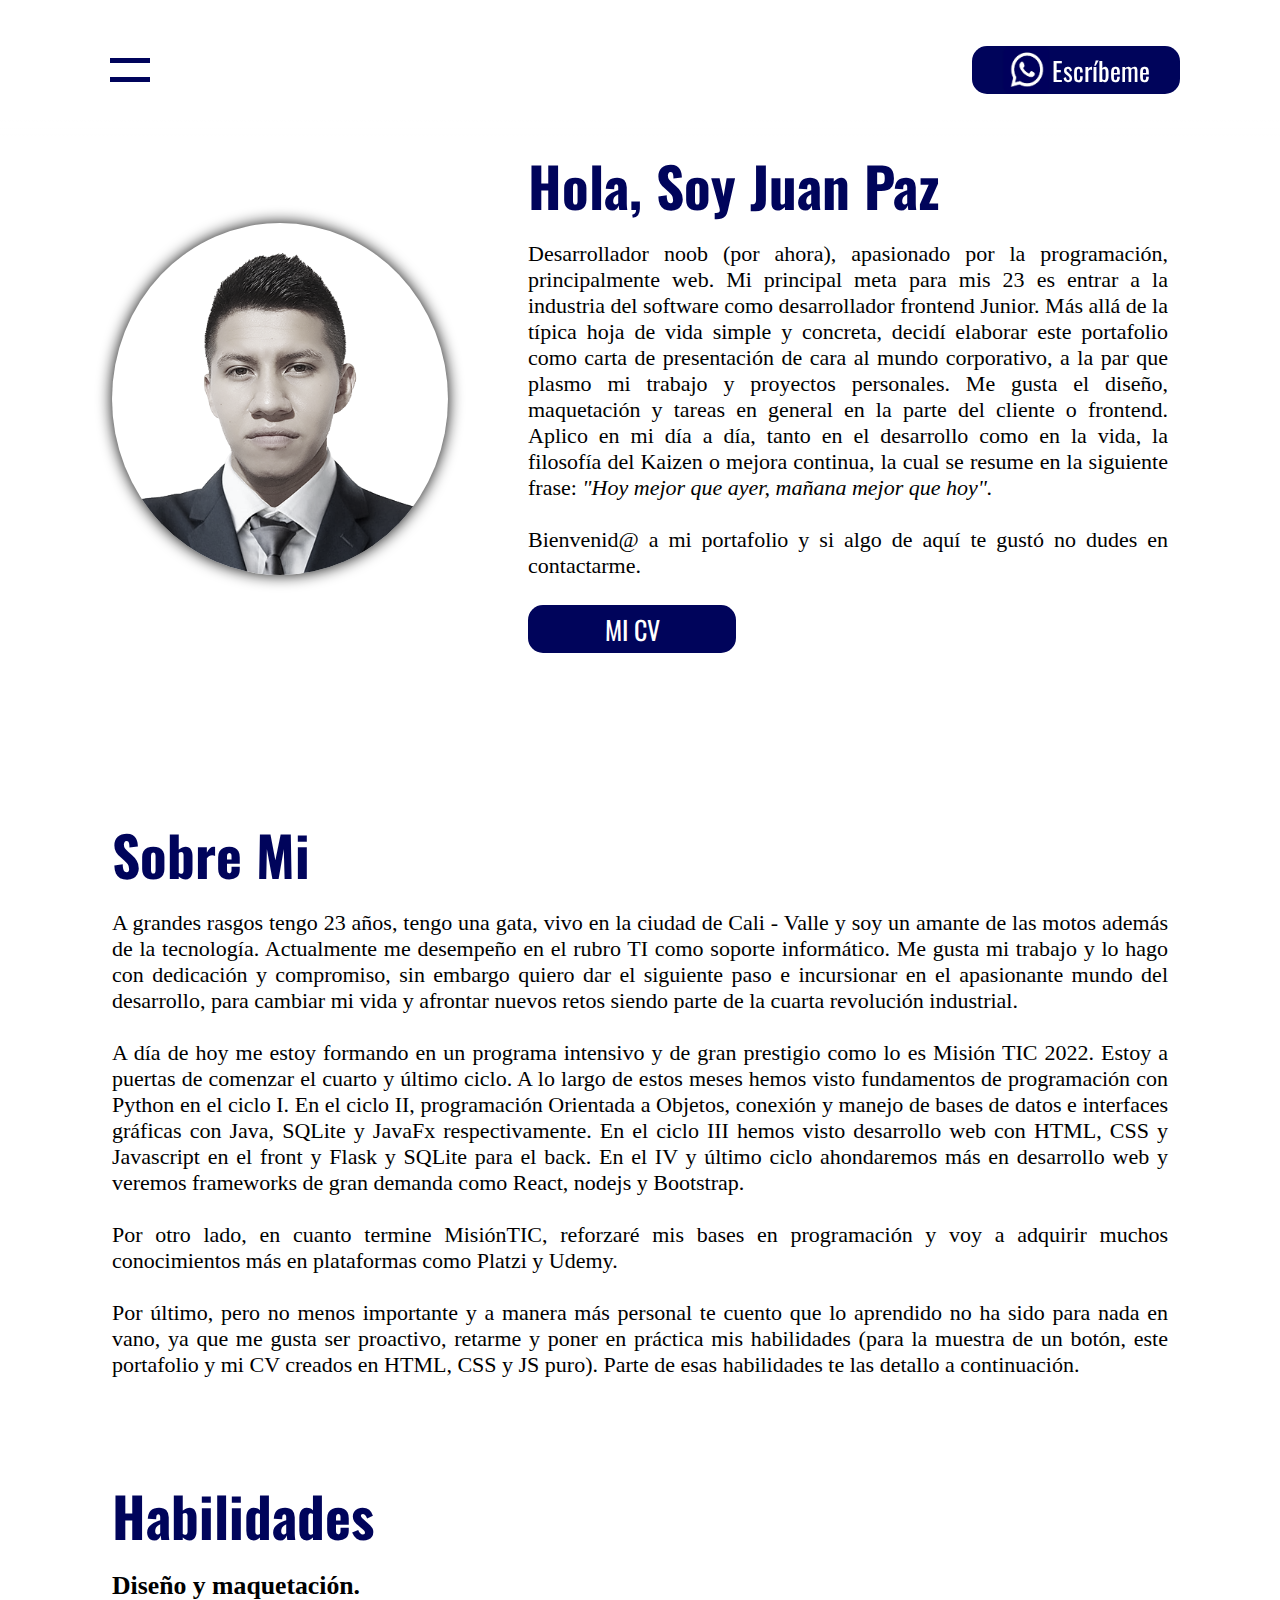
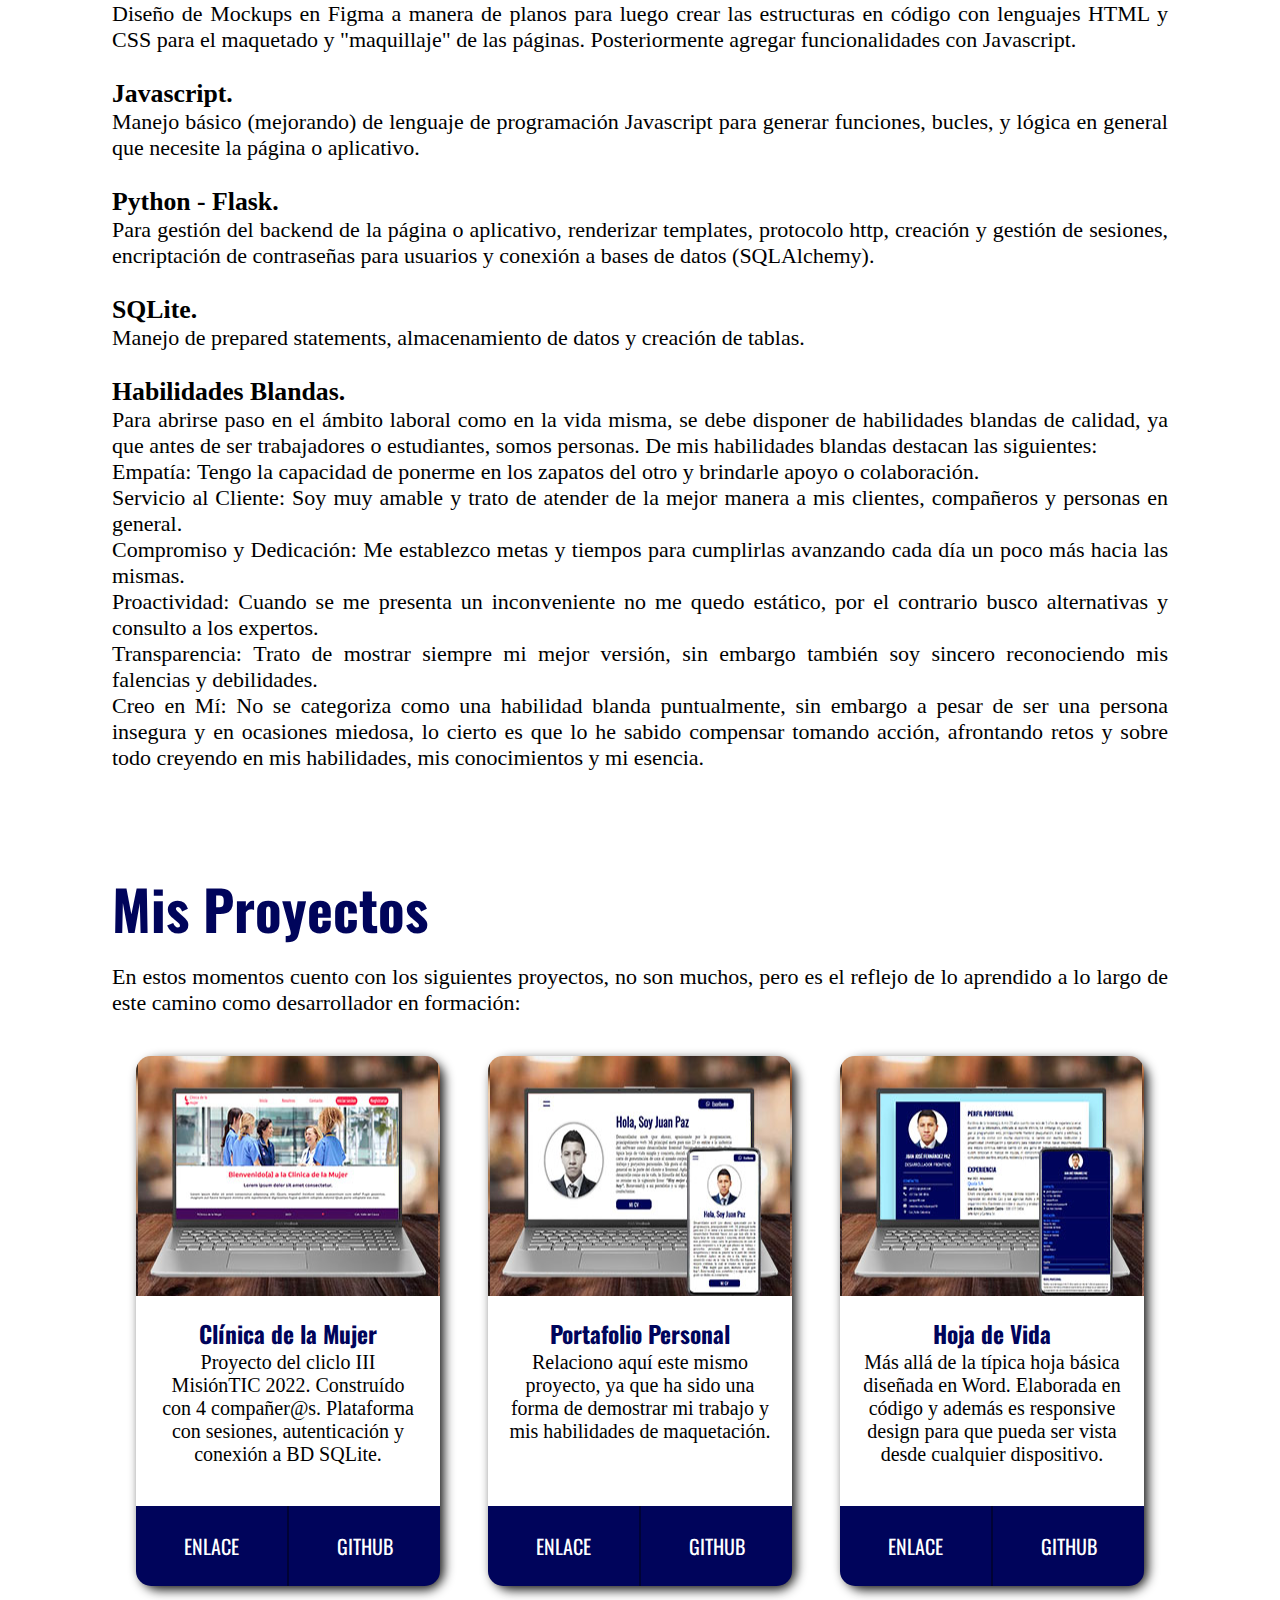
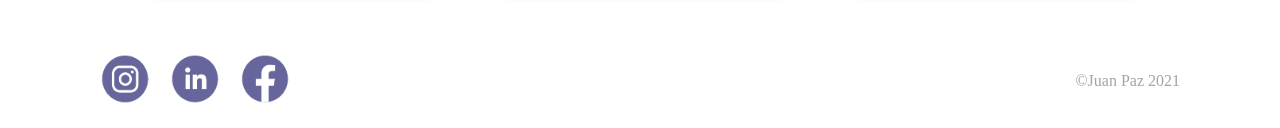
==== commit ed2edd63: "responsive CV, creacion de enlaces y favicon" ====
--- a/index.html
+++ b/index.html
@@ -9,6 +9,7 @@
     <link rel="preconnect" href="https://fonts.googleapis.com">
     <link rel="preconnect" href="https://fonts.gstatic.com" crossorigin>
     <link href="https://fonts.googleapis.com/css2?family=Oswald&display=swap" rel="stylesheet">
+    <link  rel="icon"   href="img/favicon.png" type="image/png" />
     <!-- falta favicon  --> 
 </head>
 <body>
@@ -41,7 +42,7 @@
                 <p>                
                     Desarrollador noob (por ahora), apasionado por la programación, principalmente web. Mi principal meta para mis 23 es entrar a la industria del software como desarrollador frontend Junior. Más allá de la típica hoja de vida simple y concreta, decidí elaborar este portafolio como carta de presentación de cara al mundo corporativo, a la par que plasmo mi trabajo y proyectos personales. Me gusta el diseño, maquetación y tareas en general en la parte del cliente o frontend. Aplico en mi día a día, tanto en el desarrollo como en la vida, la filosofía del Kaizen o mejora continua, la cual se resume en la siguiente frase:<b><i> "Hoy mejor que ayer, mañana mejor que hoy". </i></b> </p> <p>Bienvenid@ a mi portafolio y si algo de aquí te gustó no dudes en contactarme.</p>
                 <br>
-                <a href="cv/curriculum.html" class="btn-cv">MI CV</a>
+                <a href="CV/curriculum.html" class="btn-cv" target="_blank">MI CV</a>
             </div>
         </div>
         
@@ -52,7 +53,7 @@
 
             <p>A día de hoy me estoy formando en un programa intensivo y de gran prestigio como lo es Misión TIC 2022. Estoy a puertas de comenzar el cuarto y último ciclo. A lo largo de estos meses hemos visto fundamentos de programación con Python en el ciclo I. En el ciclo II, programación Orientada a Objetos, conexión y manejo de bases de datos e interfaces gráficas con Java, SQLite y JavaFx respectivamente. En el ciclo III hemos visto desarrollo web con HTML, CSS y Javascript en el front y Flask y SQLite para el back. En el IV y último ciclo ahondaremos más en desarrollo web y veremos frameworks de gran demanda como React, nodejs y Bootstrap.</p> <br>
 
-            <p>Por otro, en cuanto termine MisiónTIC, reforzaré mis bases en programación y voy a adquirir muchos conocimientos más en plataformas como Platzi y Udemy. </p> <br>
+            <p>Por otro lado, en cuanto termine MisiónTIC, reforzaré mis bases en programación y voy a adquirir muchos conocimientos más en plataformas como Platzi y Udemy. </p> <br>
 
             <p>Por último, pero no menos importante y a manera más personal te cuento que lo aprendido no ha sido para nada en vano, ya que me gusta ser proactivo, retarme y poner en práctica mis habilidades (para la muestra de un botón, este portafolio y mi CV creados en HTML, CSS y JS puro). Parte de esas habilidades te las detallo a continuación. </p>
         </div>
@@ -61,13 +62,13 @@
             <h3>Diseño y maquetación.</h3>
             <p>Diseño de Mockups en Figma a manera de planos para luego crear las estructuras en código con lenguajes HTML y CSS para el maquetado y "maquillaje" de las páginas. Posteriormente agregar funcionalidades con Javascript.            
             </p> <br>
-            <h3>Javascript</h3>
+            <h3>Javascript.</h3>
             <p>Manejo básico (mejorando) de lenguaje de programación Javascript para generar funciones, bucles, y lógica en general que necesite la página o aplicativo. </p> <br>
-            <h3>Python - Flask</h3>
+            <h3>Python - Flask. </h3>
             <p>Para gestión del backend de la página o aplicativo, renderizar templates, protocolo http, creación y gestión de sesiones, encriptación de contraseñas para usuarios y conexión a bases de datos (SQLAlchemy).</p> <br>
-            <h3>SQLite</h3>            
+            <h3>SQLite.</h3>            
             <p>Manejo de prepared statements, almacenamiento de datos y creación de tablas. </p><br>
-            <h3>Habilidades Blandas</h3>            
+            <h3>Habilidades Blandas. </h3>            
             <p>Para abrirse paso en el ámbito laboral como en la vida misma, se debe disponer de habilidades blandas de calidad, ya que antes de ser trabajadores o estudiantes, somos personas. De mis habilidades blandas destacan las siguientes:
                 <ul>
                     <li><p><b>Empatía: </b> Tengo la capacidad de ponerme en los zapatos del otro y brindarle apoyo o colaboración.</p></li>
@@ -75,7 +76,7 @@
                     <li><p><b>Compromiso y Dedicación: </b>Me establezco metas y tiempos para cumplirlas avanzando cada día un poco más hacia las mismas.</p></li>
                     <li><p><b>Proactividad: </b>Cuando se me presenta un inconveniente no me quedo estático, por el contrario busco alternativas y consulto a los expertos.</p></li>
                     <li><p><b>Transparencia: </b>Trato de mostrar siempre mi mejor versión, sin embargo también soy sincero reconociendo mis falencias y debilidades.</p></li>
-                    <li><p><b>Creo en Mí: </b>No se categoriza como una habilidad blanda puntualmente, sin embargo a pesar de ser una persona insegura y en ocasiones miedosa, lo cierto es que lo he sabido compensar tomando acción, afrontando retos y sobre todo creyendo en mí, en mis habilidades y en mis conocimientos.</p> </li>
+                    <li><p><b>Creo en Mí: </b>No se categoriza como una habilidad blanda puntualmente, sin embargo a pesar de ser una persona insegura y en ocasiones miedosa, lo cierto es que lo he sabido compensar tomando acción, afrontando retos y sobre todo creyendo en mis habilidades, mis conocimientos y mi esencia.</p> </li>
                 </ul>
 
             </p>
@@ -90,7 +91,7 @@
                     <div class="imagen-carta-uno"></div>
                     <div class="texto-carta">
                         <h3>Clínica de la Mujer</h3>
-                        <p>Proyecto del cliclo III MisiónTIC 2022. Construído con 4 compañer@s. Plataforma con sesiones, autenticacion y conexión a BD SQLite.</p>
+                        <p>Proyecto del cliclo III MisiónTIC 2022. Construído con 4 compañer@s. Plataforma con sesiones, autenticación y conexión a BD SQLite.</p>
                     </div>
                     <div class="botones-carta">                     
                         <a href="http://jpaz.pythonanywhere.com" class="enlace"><div>enlace</div></a>
@@ -104,7 +105,7 @@
                         <p>Relaciono aquí este mismo proyecto, ya que ha sido una forma de demostrar mi trabajo y mis habilidades de maquetación.</p>
                     </div>
                     <div class="botones-carta">                                                  
-                        <a href="https://juanpaz98.com" class="enlace"><div>enlace</div></a>
+                        <a href="https://juanpazweb.com" class="enlace"><div>enlace</div></a>
                         <a href="https://github.com/JuanPaz98/portafolio" class="codigo"><div>Github</div></a>                     
                     </div>
                 </div>
@@ -115,7 +116,7 @@
                         <p>Más allá de la típica hoja básica diseñada en Word. Elaborada en código y además es responsive design para que pueda ser vista desde cualquier dispositivo.</p>
                     </div>
                     <div class="botones-carta">                                                 
-                        <a href="http://jpaz.pythonanywhere.com" class="enlace"><div>enlace</div></a>
+                        <a href="CV/curriculum.html" class="enlace"><div>enlace</div></a>
                         <a href="https://github.com/JuanPaz98/curriculum" class="codigo"><div>Github</div></a>                 
                     </div>
                 </div>
@@ -135,11 +136,11 @@
 
     <footer class ="foot">
         <ul class="iconos-redes">
-            <li><a href="https://www.instagram.com/juanpaznk/?hl=es-la"><img src="img/instagram.png" alt="Instagram" width="50px"></a></li>
-            <li><a href="https://www.linkedin.com/in/juanpaz98"><img src="img/linkedin.png" alt="LinkedIn" width="50px"></a></li>
-            <li><a href="https://www.facebook.com/juanjose.fernandezpaz"><img src="img/facebook.png" alt="Facebook" width="50px"></a></li>
+            <li><a href="https://www.instagram.com/juanpaznk/?hl=es-la" target="_blank"><img src="img/instagram.png"  alt="Instagram" width="50px"></a></li>
+            <li><a href="https://www.linkedin.com/in/juanpaz98" target="_blank"><img src="img/linkedin.png"  alt="LinkedIn" width="50px"></a></li>
+            <li><a href="https://www.facebook.com/juanjose.fernandezpaz" target="_blank"><img src="img/facebook.png" alt="Facebook" width="50px"></a></li>
             </ul>
-        <p class="copyright">&copy; 2021 Juan Paz</p>
+        <p class="copyright">&copy;Juan Paz  2021 </p>
     </footer>
     <script>
         let btnMenu= document.querySelector('.boton');
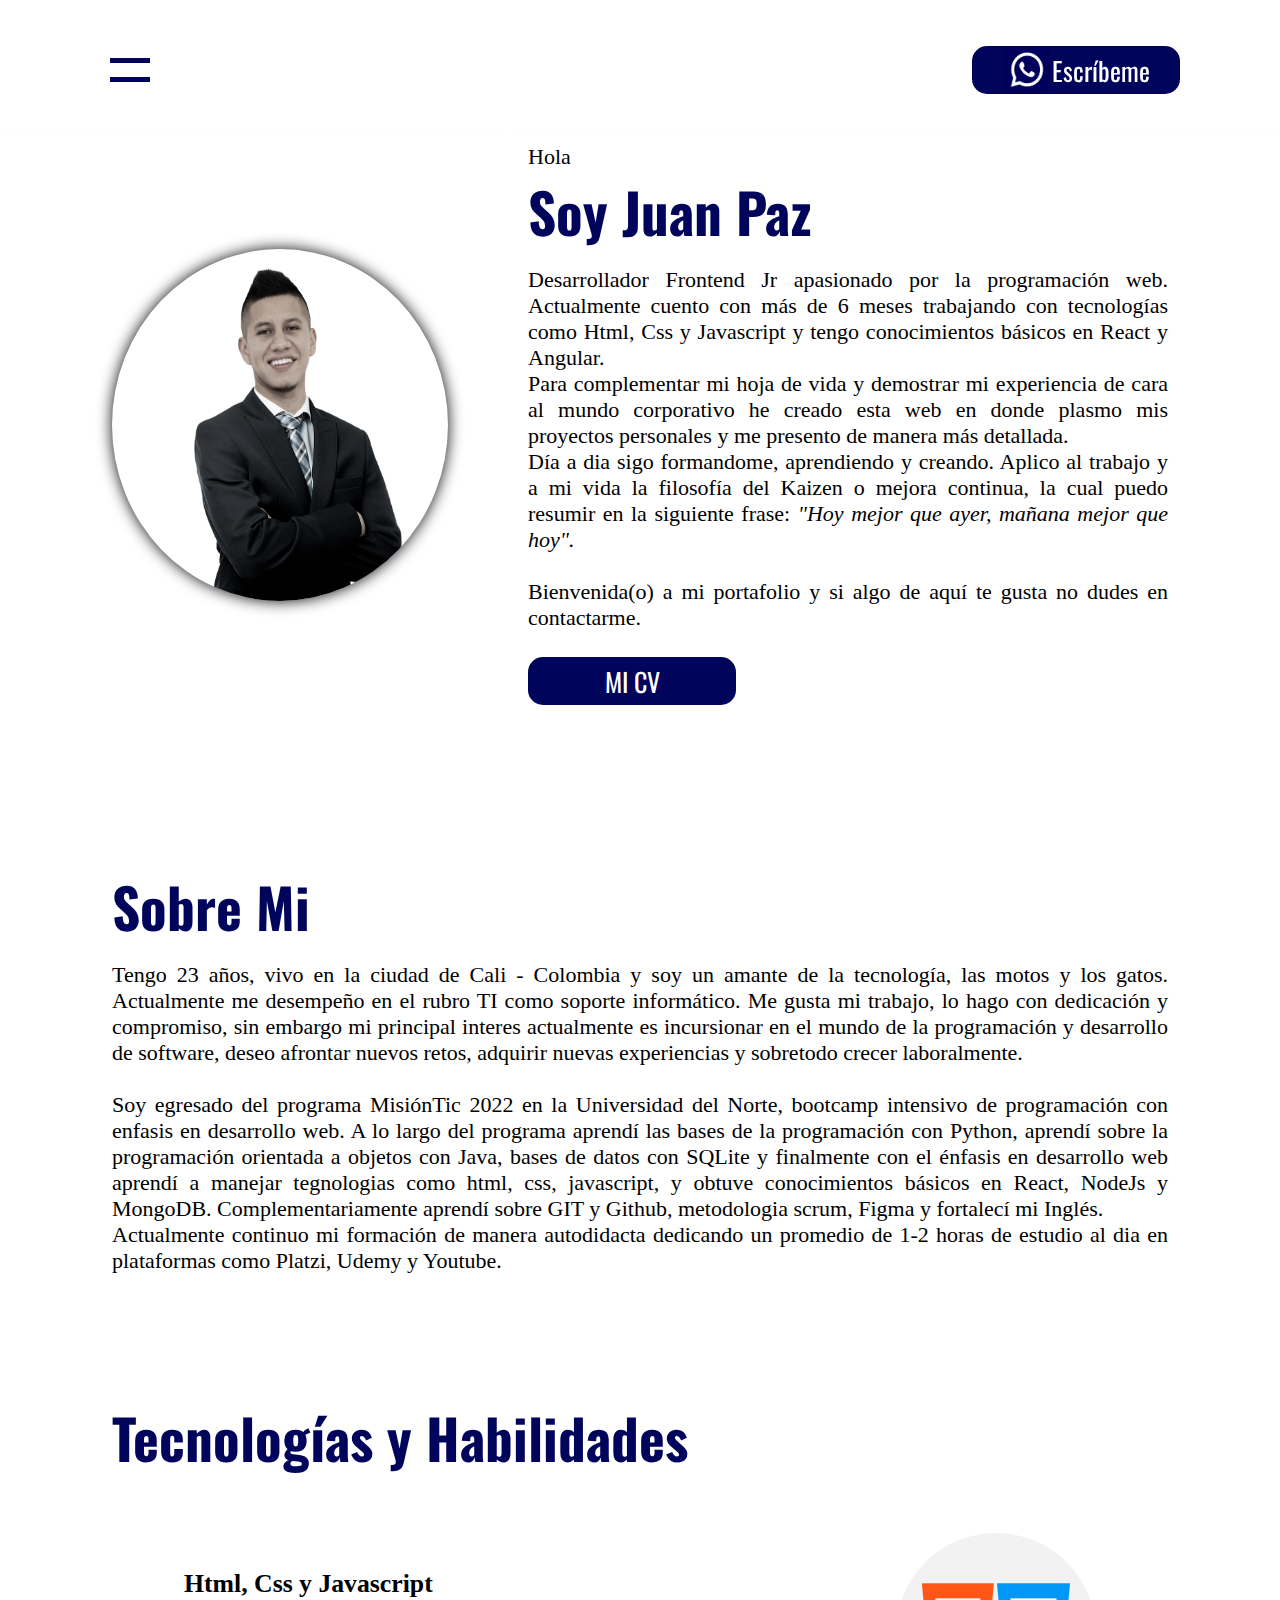
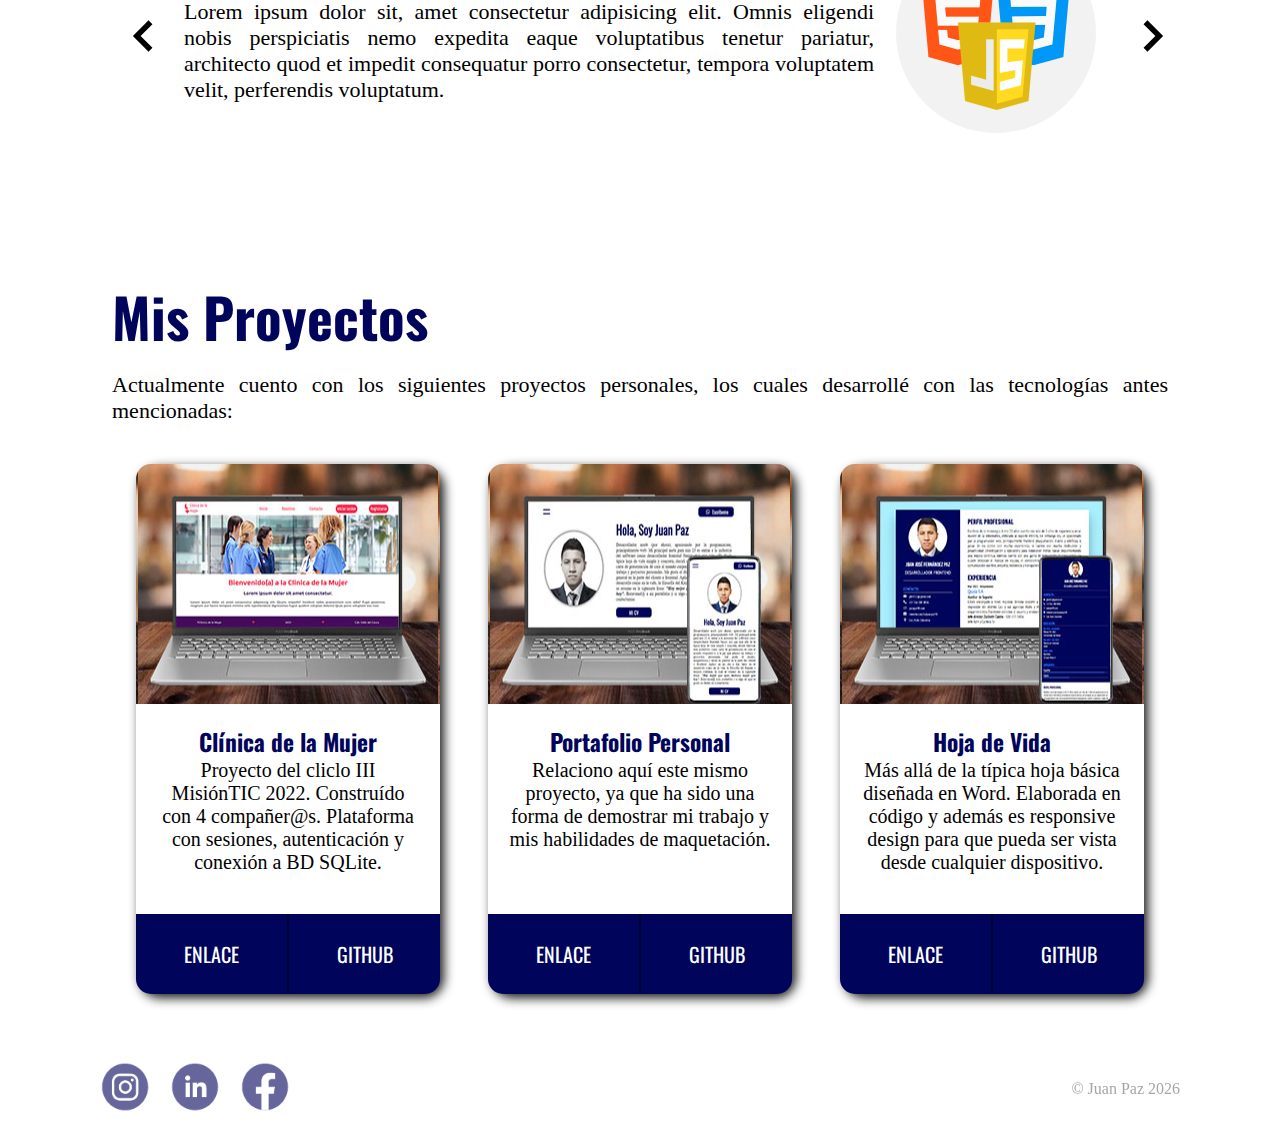
==== commit 1838bca9: "modificacion de foto, actualizacion de perfil y creacion de sliders tecnologias" ====
--- a/index.html
+++ b/index.html
@@ -12,7 +12,7 @@
     <link  rel="icon"   href="img/favicon.png" type="image/png" />
     <!-- falta favicon  --> 
 </head>
-<body>
+<di>
     <div class="barra_navegacion"> 
         <div class="banner">
             <img class="fondo" src="img/fondo1.jpg" alt="fondo">
@@ -22,8 +22,7 @@
                 <li class="home"><a href="#home">Inicio</a></li>
                 <li class="about"><a href="#about">Sobre Mi</a></li>
                 <li class="skills"><a href="#skills">Habilidades</a></li>
-                <li class="projects"><a href="#projects">Proyectos</a></li>
-                <!-- <li class="contact"><a href="#contact">Contacto</a></li> -->               
+                <li class="projects"><a href="#projects">Proyectos</a></li>       
             </ul>
         </div>
     </div>
@@ -35,30 +34,32 @@
                 <a href="https://api.whatsapp.com/send?phone=+573165808886&text=Hola%20Juan,%20v%C3%AD%20tu%20portafolio%20y%20quiero%20saber%20m%C3%A1s%20sobre%20T%C3%AD" class="btn"><img src="img/wap.png" width="50px"> <h4>Escríbeme</h4></a>      
             </header>
             <div class="foto-perfil">
-                <img class="foto" src="img/foto-perfil-2.png" alt="yo-bello">
+                <img class="foto" src="img/foto_perfil_nofondo.png" alt="yo-bello">
             </div>
             <div class="perfil-profesional">
-                <h2>Hola, Soy Juan Paz</h2>
+                <span>Hola</span>
+                <h2>Soy Juan Paz</h2>
                 <p>                
-                    Desarrollador noob (por ahora), apasionado por la programación, principalmente web. Mi principal meta para mis 23 es entrar a la industria del software como desarrollador frontend Junior. Más allá de la típica hoja de vida simple y concreta, decidí elaborar este portafolio como carta de presentación de cara al mundo corporativo, a la par que plasmo mi trabajo y proyectos personales. Me gusta el diseño, maquetación y tareas en general en la parte del cliente o frontend. Aplico en mi día a día, tanto en el desarrollo como en la vida, la filosofía del Kaizen o mejora continua, la cual se resume en la siguiente frase:<b><i> "Hoy mejor que ayer, mañana mejor que hoy". </i></b> </p> <p>Bienvenid@ a mi portafolio y si algo de aquí te gustó no dudes en contactarme.</p>
+                    Desarrollador Frontend Jr apasionado por la programación web. Actualmente cuento con más de 6 meses trabajando con tecnologías como Html, Css y Javascript y tengo conocimientos básicos en React y Angular. <br/> Para complementar mi hoja de vida y demostrar mi experiencia de cara al mundo corporativo he creado esta web en donde plasmo mis proyectos personales y me presento de manera más detallada. <br/> Día a dia sigo formandome, aprendiendo y creando. Aplico al trabajo y a mi vida la filosofía del Kaizen o mejora continua, la cual puedo resumir en la siguiente frase:<b><i> "Hoy mejor que ayer, mañana mejor que hoy". </i></b> </p> <p>Bienvenida(o) a mi portafolio y si algo de aquí te gusta no dudes en contactarme.</p>
                 <br>
-                <a href="CV/curriculum.html" class="btn-cv" target="_blank">MI CV</a>
+                <a class="download-cv" href="/assets/CVJuanPaz.pdf" download="CV_JUAN_PAZ" target="_blank"><button class="btn-cv">MI CV</button></a>
             </div>
         </div>
         
         
         <div class="sobre_mi" id="about">
             <h2>Sobre Mi</h2>
-            <p>A grandes rasgos tengo 23 años, tengo una gata, vivo en la ciudad de Cali - Valle y soy un amante de las motos además de la tecnología. Actualmente me desempeño en el rubro TI como soporte informático. Me gusta mi trabajo y lo hago con dedicación y compromiso, sin embargo quiero dar el siguiente paso e incursionar en el apasionante mundo del desarrollo, para cambiar mi vida y afrontar nuevos retos siendo parte de la cuarta revolución industrial. </p> <br>
+            <p>Tengo 23 años, vivo en la ciudad de Cali - Colombia y soy un amante de la tecnología, las motos y los gatos. Actualmente me desempeño en el rubro TI como soporte informático. Me gusta mi trabajo, lo hago con dedicación y compromiso, sin embargo mi principal interes actualmente es incursionar en el mundo de la programación y desarrollo de software, deseo afrontar nuevos retos, adquirir nuevas experiencias y sobretodo crecer laboralmente.</p> <br>
 
-            <p>A día de hoy me estoy formando en un programa intensivo y de gran prestigio como lo es Misión TIC 2022. Estoy a puertas de comenzar el cuarto y último ciclo. A lo largo de estos meses hemos visto fundamentos de programación con Python en el ciclo I. En el ciclo II, programación Orientada a Objetos, conexión y manejo de bases de datos e interfaces gráficas con Java, SQLite y JavaFx respectivamente. En el ciclo III hemos visto desarrollo web con HTML, CSS y Javascript en el front y Flask y SQLite para el back. En el IV y último ciclo ahondaremos más en desarrollo web y veremos frameworks de gran demanda como React, nodejs y Bootstrap.</p> <br>
+            <p>Soy egresado del programa MisiónTic 2022 en la Universidad del Norte, bootcamp intensivo de programación con enfasis en desarrollo web. A lo largo del programa aprendí las bases de la programación con Python, aprendí sobre la programación orientada a objetos con Java, bases de datos con SQLite y finalmente con el énfasis en desarrollo web aprendí a manejar tegnologias como html, css, javascript, y obtuve conocimientos básicos en React, NodeJs y MongoDB. Complementariamente aprendí sobre GIT y Github, metodologia scrum, Figma y fortalecí mi Inglés.</p>
+            
+            <p>Actualmente continuo mi formación de manera autodidacta dedicando un promedio de 1-2 horas de estudio al dia en plataformas como Platzi, Udemy y Youtube.</p> <br>
 
-            <p>Por otro lado, en cuanto termine MisiónTIC, reforzaré mis bases en programación y voy a adquirir muchos conocimientos más en plataformas como Platzi y Udemy. </p> <br>
-
-            <p>Por último, pero no menos importante y a manera más personal te cuento que lo aprendido no ha sido para nada en vano, ya que me gusta ser proactivo, retarme y poner en práctica mis habilidades (para la muestra de un botón, este portafolio y mi CV creados en HTML, CSS y JS puro). Parte de esas habilidades te las detallo a continuación. </p>
+            <!-- <p>Por último, pero no menos importante, procedo a exponer algunos de los proyectos que he hecho hasta el día de hoy, trabajando con varias de las tecnologías antes mencionadas.</p> -->
         </div>
         <div class="habilidades" id="skills">
-            <h2>Habilidades</h2>
+            <h2>Tecnologías y Habilidades</h2>
+            <!-- 
             <h3>Diseño y maquetación.</h3>
             <p>Diseño de Mockups en Figma a manera de planos para luego crear las estructuras en código con lenguajes HTML y CSS para el maquetado y "maquillaje" de las páginas. Posteriormente agregar funcionalidades con Javascript.            
             </p> <br>
@@ -78,14 +79,61 @@
                     <li><p><b>Transparencia: </b>Trato de mostrar siempre mi mejor versión, sin embargo también soy sincero reconociendo mis falencias y debilidades.</p></li>
                     <li><p><b>Creo en Mí: </b>No se categoriza como una habilidad blanda puntualmente, sin embargo a pesar de ser una persona insegura y en ocasiones miedosa, lo cierto es que lo he sabido compensar tomando acción, afrontando retos y sobre todo creyendo en mis habilidades, mis conocimientos y mi esencia.</p> </li>
                 </ul>
-
-            </p>
-            
-
-        </div>
+            </p> -->
+            <section class="slider-principal">                
+                    <div class="slider-container slider">
+                        <img src="/img/leftarrow.svg" class="slider-arrow" id="before">
+                        <section class="slider-body slider-body--show" data-id="1">
+                            <div class="slider-texts">
+                                <h3 class="subtitle">Html, Css y Javascript</h3>
+                                <p class="slider-p">
+                                    Lorem ipsum dolor sit, amet consectetur adipisicing elit. Omnis eligendi nobis perspiciatis nemo expedita eaque voluptatibus tenetur pariatur, architecto quod et impedit consequatur porro consectetur, tempora voluptatem velit, perferendis voluptatum.
+                                </p>
+                            </div>
+                            <figure class="slider-picture">
+                                <img src="/img/html-css-js.png" class="slider-img">
+                            </figure>
+                        </section>
+                        <section class="slider-body" data-id="2">
+                            <div class="slider-texts">
+                                <h3 class="subtitle">Angular y React</h3>
+                                <p class="slider-p">
+                                    Lorem ipsum dolor sit, amet consectetur adipisicing elit. Omnis eligendi nobis perspiciatis nemo expedita eaque voluptatibus tenetur pariatur, architecto quod et impedit consequatur porro consectetur, tempora voluptatem velit, perferendis voluptatum.
+                                </p>
+                            </div>
+                            <figure class="slider-picture">
+                                <img src="/img/angular-react.png" class="slider-img">
+                            </figure>
+                        </section>
+                        <section class="slider-body" data-id="3">
+                            <div class="slider-texts">
+                                <h3 class="subtitle">Node Js</h3>
+                                <p class="slider-p">
+                                    Lorem ipsum dolor sit, amet consectetur adipisicing elit. Omnis eligendi nobis perspiciatis nemo expedita eaque voluptatibus tenetur pariatur, architecto quod et impedit consequatur porro consectetur, tempora voluptatem velit, perferendis voluptatum.
+                                </p>
+                            </div>
+                            <figure class="slider-picture">
+                                <img src="/img/nodejs.png" class="slider-img">
+                            </figure>
+                        </section>
+                        <section class="slider-body" data-id="4">
+                            <div class="slider-texts">
+                                <h3 class="subtitle">Habilidades Blandas</h3>
+                                <p class="slider-p">
+                                    Lorem ipsum dolor sit, amet consectetur adipisicing elit. Omnis eligendi nobis perspiciatis nemo expedita eaque voluptatibus tenetur pariatur, architecto quod et impedit consequatur porro consectetur, tempora voluptatem velit, perferendis voluptatum.
+                                </p>
+                            </div>
+                            <figure class="slider-picture">
+                                <img src="/img/soft-skilss.png" class="slider-img">
+                            </figure>
+                        </section>
+                        <img src="/img/rightarrow.svg" class="slider-arrow" id="after">
+                    </div>
+                </section>
+            </div>
         <div class="proyectos" id="projects">   
             <h2>Mis Proyectos</h2>         
-            <p>En estos momentos cuento con los siguientes proyectos, no son muchos, pero es el reflejo de lo aprendido a lo largo de este camino como desarrollador en formación: </p>
+            <p>Actualmente cuento con los siguientes proyectos personales, los cuales desarrollé con las tecnologías antes mencionadas: </p>
             <div class="contenedor-proyectos">
                 <div class="carta">
                     <div class="imagen-carta-uno"></div>
@@ -122,16 +170,6 @@
                 </div>
             </div>
         </div>
-        <!-- <div class="contacto" id="contact">   
-            <h2>Contacto</h2> 
-                <form method="POST" class="formulario-contacto" id="contact-form">
-                    <input type="text" class="campo" value="" id="nombre" placeholder="Nombre">
-                    <input type="text" class="campo" value="" id="correo" placeholder="Correo">
-                    <textarea class="campo-mensaje" name="mensaje" id="mensaje" placeholder="Tu Mensaje"></textarea>
-                    
-                </form>
-                    <button>ENVIAR</button>
-            </div> -->
     </section>
 
     <footer class ="foot">
@@ -140,59 +178,12 @@
             <li><a href="https://www.linkedin.com/in/juanpaz98" target="_blank"><img src="img/linkedin.png"  alt="LinkedIn" width="50px"></a></li>
             <li><a href="https://www.facebook.com/juanjose.fernandezpaz" target="_blank"><img src="img/facebook.png" alt="Facebook" width="50px"></a></li>
             </ul>
-        <p class="copyright">&copy;Juan Paz  2021 </p>
+        <p class="copyright">&copy;
+            <script type="text/javascript">
+                document.write("Juan Paz " + new Date().getFullYear());
+            </script>        
+        </p>
     </footer>
-    <script>
-        let btnMenu= document.querySelector('.boton');
-        let barNavegacion = document.querySelector('.barra_navegacion');
-        let seccion = document.querySelector('.seccion');
-        let espacioHeader = document.querySelector('.header');
-        let foot = document.querySelector('.foot')
-        let homeClick = document.querySelector(".home")
-        let aboutClick = document.querySelector(".about")
-        let skillsClick = document.querySelector(".skills")
-        let projectsClick = document.querySelector(".projects")
-        let contactClick = document.querySelector(".contact")
-
-        btnMenu.onclick= function(){
-            btnMenu.classList.toggle('active');
-            barNavegacion.classList.toggle('active');
-            seccion.classList.toggle('active');
-            espacioHeader.classList.toggle('active');
-            foot.classList.toggle('active');
-            
-        }
-        homeClick.onclick = function(){
-            btnMenu.classList.toggle('active');
-            barNavegacion.classList.toggle('active');
-            seccion.classList.toggle('active');
-            espacioHeader.classList.toggle('active')
-            foot.classList.toggle('active');
-        }
-        aboutClick.onclick = function(){
-            btnMenu.classList.toggle('active');
-            barNavegacion.classList.toggle('active');
-            seccion.classList.toggle('active');
-            espacioHeader.classList.toggle('active')
-            foot.classList.toggle('active');
-        }
-        skillsClick.onclick = function(){
-            btnMenu.classList.toggle('active');
-            barNavegacion.classList.toggle('active');
-            seccion.classList.toggle('active');
-            espacioHeader.classList.toggle('active')
-            foot.classList.toggle('active');
-        }
-        projectsClick.onclick = function(){
-            btnMenu.classList.toggle('active');
-            barNavegacion.classList.toggle('active');
-            seccion.classList.toggle('active');
-            espacioHeader.classList.toggle('active')
-            foot.classList.toggle('active');
-        }
-       
-    </script>
-            
-        
+    <script src="/js/function.js" ></script>
 </body>
 </html>--- a/css/style.css
+++ b/css/style.css
@@ -142,6 +142,9 @@
     cursor: pointer;
     transition: 0.5s;
 }
+.boton.active{
+    left: -200;
+}
 .boton::before {
     position: absolute;
     content: " ";
@@ -202,6 +205,14 @@
     font-family: 'Oswald', sans-serif;
     font-size: 26px;
     border-radius: 15px;
+    cursor: pointer;
+    border: none;
+}
+.download-cv{
+    text-decoration: none;
+    color: white;
+    display: block;
+    width: 13rem;
 }
 .btn:hover{
     font-weight: bold;
@@ -221,7 +232,6 @@
     height: 22rem;
     border-radius: 50%;
     overflow: hidden;
-    padding-left: 30px;;
     box-shadow: 0px 0px 15px #090909;
     filter:grayscale(80%)
 }
@@ -230,21 +240,16 @@
     box-shadow: 0px 0px 15px #0009b5;
     transition: .5s;
 }
-.foto-perfil img{
-    position: absolute;
-    height: 22.5rem;
-    width: 17.2rem;
-}
 .foto-perfil img:hover{
     height: 23.5rem;
-    width: 18rem;
+    width: 24rem;
     bottom: 0;
     transition: 1s;
 }
 
 .foto-perfil img:not(:hover){
-    height: 22.5rem;
-    width: 17.2rem;
+    height: 22rem;
+    width: 22rem;
     bottom: 0;
     transition: 1s;
 }
@@ -283,6 +288,41 @@
 }
 .habilidades ul li{
     list-style: none;
+}
+.slider-principal{    
+    padding: 40px 0;
+}
+.slider-container{
+    display: grid;
+    grid-template-columns: 50px 1fr 50px;
+    align-items: center;
+    gap: 1em;
+} 
+.slider-body{
+    grid-column: 2/3;
+    grid-row: 1/2;
+    opacity: 0;
+    display: grid;
+    grid-template-columns: 1fr max-content;
+    align-items: center;
+    transition: opacity 1.5s;
+    pointer-events: none;
+    gap: 1em;
+}
+.slider-body--show{
+    opacity: 1;
+    pointer-events: unset;
+}
+.slider-img{
+    width: 200px;
+    height: 200px;
+    border-radius: 50%;
+    background-color: #f2f2f2;
+    object-fit: cover;
+}
+.slider-arrow{
+    cursor: pointer;
+    width: 3em;
 }
 .proyectos{
     position: relative;
@@ -375,69 +415,6 @@
 .carta:hover{
     transform: scale(1.1);
 }
-
-/* .contacto {
-    position: relative;
-    display:flex;
-    flex-wrap: wrap;
-    margin-left: auto;
-    margin-right: auto;
-    width: 40rem;   
-    padding-top: 6rem;
-}
-.contacto h2{
-    width: 100%;
-    text-align: center;
-    
-}
-.contacto .formulario-contacto{
-    width: 100%;
-    width: 40rem;
-    height: 24rem;
-    margin: 0 auto;
-    display: flex;
-    flex-direction: column;
-    justify-content: center;
-    align-items: center;
-    background-color: #00045B;
-    box-shadow: 0px 0px 20px black;
-    border-radius: 25px;
-}
-.contacto .formulario-contacto .campo{
-    width: 80%;
-    height: 2.5rem;
-    margin: .5rem;
-    border-radius: 15px;
-    border:none;
-    text-align: center;
-    opacity: .9;
-    font-size:20px;
-}
-.contacto .formulario-contacto .campo-mensaje{
-    width: 80%;
-    height: 9rem;
-    margin: .5rem;
-    border-radius: 15px;
-    opacity: .9;
-    resize: none;
-    padding: .5rem;
-    font-size:20px;
-}
-.contacto .formulario-contacto .enviar{
-    width: 80%;
-    height: 2.5rem;
-    margin-top: .5rem;    
-    border-radius: 10px;
-    font-size: 22px;
-    font-family: 'Oswald', sans-serif;
-    color:#00045B;
-    border:none;
-}
-.contacto .formulario-contacto .enviar:hover{
-    cursor: pointer;
-    font-weight: bold;
-    border:none;
-} */
 .foot{
     position: relative;
     display:flex;
@@ -753,30 +730,6 @@
     .carta:hover{
         transform: none;
     }
-/*     .contacto h2{
-        width: 100%;
-        text-align: center;
-    }
-    
-    .contacto .formulario-contacto{
-        height: 44rem;
-    }
-    .contacto .formulario-contacto .campo {
-        width: 85%;
-        height: 5.5rem;
-        margin-bottom: 1rem;
-        font-size: 2rem;
-    }
-    .contacto .formulario-contacto .campo-mensaje{
-        height: 20rem;
-        width: 85%;
-        font-size: 2rem;
-    }
-    .contacto .formulario-contacto .enviar {
-        width: 85%;
-        height: 3.5rem;
-        font-size: 34px;
-    } */
     .foot {
         padding: 22px 100px;
         display: flex;
